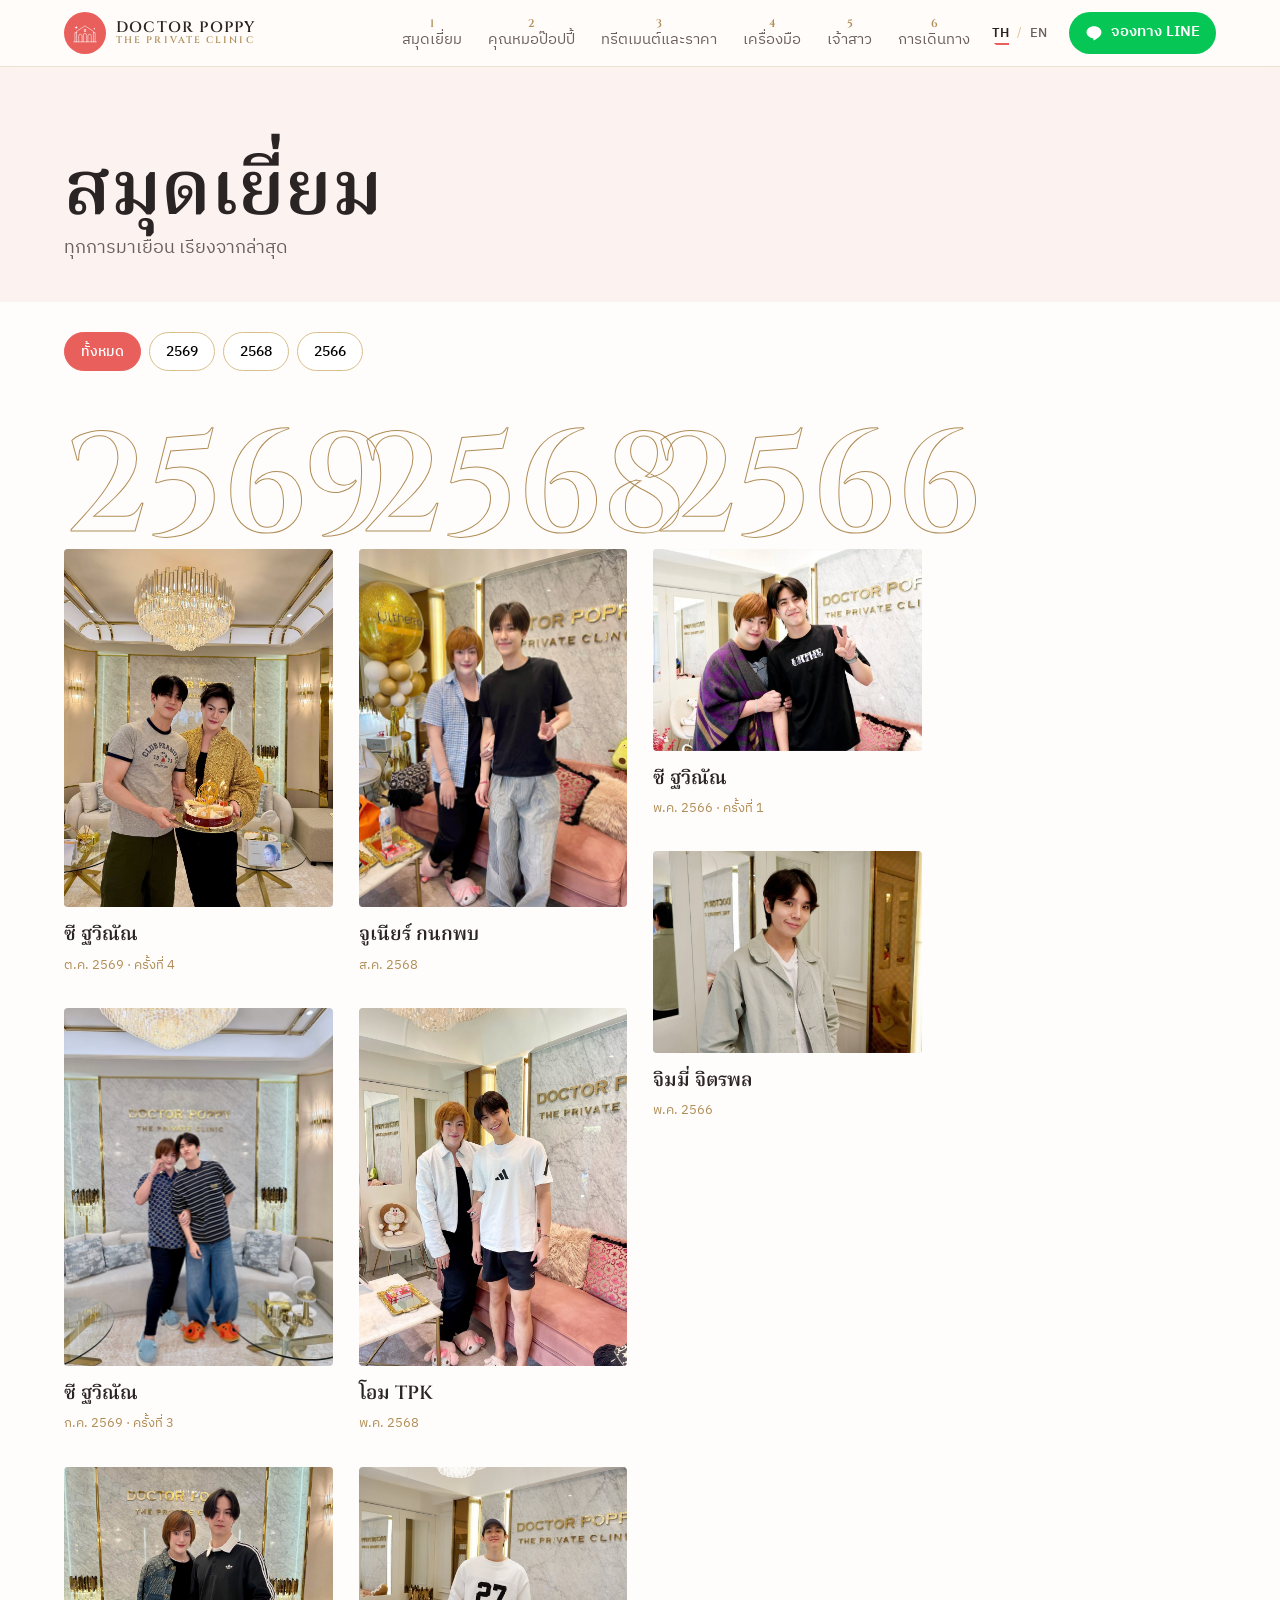
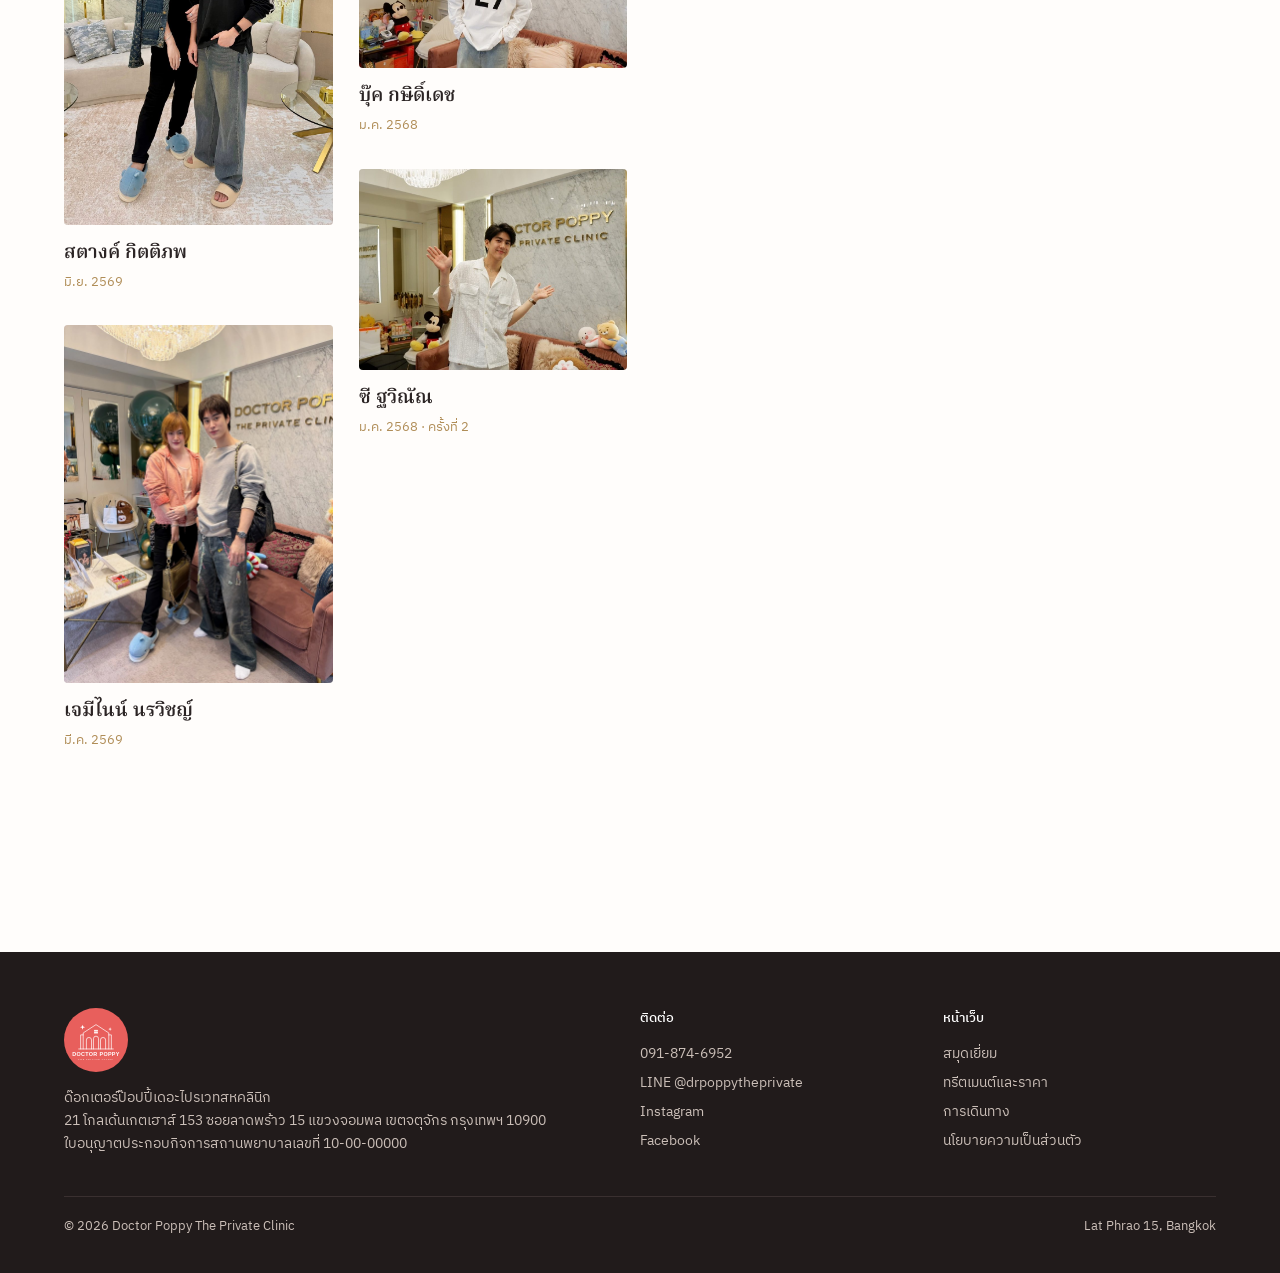
==== guestbook.html @ b858db4e "Menu: phone menu opens as the guest book's contents page; desktop nav gets chapter numbers, ribbon m" ====
<!DOCTYPE html>
<html lang="th">
<head>
<meta charset="utf-8">
<meta name="viewport" content="width=device-width,initial-scale=1">
<meta name="robots" content="noindex, nofollow">
<title>สมุดเยี่ยม · Doctor Poppy The Private Clinic</title>
<meta name="description" content="สมุดเยี่ยมของ ด๊อกเตอร์ป๊อปปี้เดอะไปรเวทสหคลินิก แขกที่มาคลินิกที่ลาดพร้าว 15 เรียงตามวันที่มา">
<meta property="og:title" content="Doctor Poppy The Private Clinic">
<meta property="og:description" content="คลินิกผิวพรรณและทันตกรรม ลาดพร้าว 15 นัดหมายล่วงหน้าทาง LINE">
<meta property="og:image" content="assets/og.jpg">
<meta name="theme-color" content="#E85F5C">
<link rel="icon" href="assets/logo-mark.svg?v=20261125n" type="image/svg+xml">
<link rel="preload" href="fonts/cinzel-latin-700-normal.woff2" as="font" type="font/woff2" crossorigin>
<script>document.documentElement.classList.add("js")</script>
<link rel="stylesheet" href="css/site.css?v=20261125n">
<script type="application/ld+json">
{"@context":"https://schema.org","@type":"MedicalClinic","name":"Doctor Poppy The Private Clinic","alternateName":"ด๊อกเตอร์ป๊อปปี้เดอะไปรเวทสหคลินิก","telephone":"+66918746952","address":{"@type":"PostalAddress","streetAddress":"21 Golden Gate House, 153 Lat Phrao 15 Alley","addressLocality":"Chatuchak","addressRegion":"Bangkok","postalCode":"10900","addressCountry":"TH"},"medicalSpecialty":["Dermatology","Dentistry"],"sameAs":["https://www.instagram.com/doctorpoppytheprivate/","https://www.facebook.com/doctorpoppytheprivate/"],"openingHoursSpecification":[{"@type":"OpeningHoursSpecification","dayOfWeek":["Tuesday","Wednesday","Thursday","Friday"],"opens":"10:00","closes":"19:00"},{"@type":"OpeningHoursSpecification","dayOfWeek":"Saturday","opens":"09:00","closes":"13:00"}]}
</script>
</head>
<body>

<header class="top" id="top">
  <a class="brand" href="./"><img src="assets/logo-mark.svg?v=20261125n" alt="" width="42" height="42"><span>DOCTOR POPPY<small>THE PRIVATE CLINIC</small></span></a>
  <nav id="nav" aria-label="Main">
    <a href="index.html#guests" data-pv="assets/guests/sea-tawinan-2026-07.jpg" data-i18n="nav.guests">สมุดเยี่ยม</a>
    <a href="index.html#doctor" data-pv="assets/doctor/poppy.jpg" data-i18n="nav.doctor">คุณหมอป๊อปปี้</a>
    <a href="index.html#treatments" data-pv="assets/clinic/treatment-room.jpg" data-i18n="nav.treatments">ทรีตเมนต์และราคา</a>
    <a href="index.html#machines" data-pv="assets/machines/thermage-flx.png" data-i18n="nav.machines">เครื่องมือ</a>
    <a href="index.html#brides" data-pv="assets/brides/bride-2026.jpg" data-i18n="nav.brides">เจ้าสาว</a>
    <a href="index.html#visit" data-pv="assets/clinic/building.jpg" data-i18n="nav.visit">การเดินทาง</a>
  </nav>
  <div class="nav-pv" id="navPv" aria-hidden="true"><img alt=""><span></span></div>
  <div class="lang" role="group" aria-label="Language"><button data-lang="th" aria-pressed="true">TH</button><span aria-hidden="true">/</span><button data-lang="en" aria-pressed="false">EN</button></div>
  <a class="btn-line" href="https://lin.ee/mCqmXqk" target="_blank" rel="noopener"><svg viewBox="0 0 24 24" fill="currentColor" aria-hidden="true"><path d="M12 3C6.5 3 2 6.6 2 11c0 3.9 3.6 7.2 8.4 7.9.3.1.8.2.9.5.1.3.1.7 0 1l-.1.9c0 .3-.2 1 .9.5s6-3.5 8.2-6C21.4 14.2 22 12.7 22 11c0-4.4-4.5-8-10-8Z"/></svg><span data-i18n="line">จองทาง LINE</span></a>
  <button class="menu-btn" aria-expanded="false" aria-controls="sheet"><span class="bars" aria-hidden="true"></span><span class="sr" data-i18n="menu">เมนู</span></button>
</header>

<div class="sheet" id="sheet" hidden>
  <div class="toc">
    <p class="toc-h hand" data-i18n="toc">สารบัญ</p>
    <nav class="sheet-nav" aria-label="Menu">
      <a href="index.html#guests" style="--r:-5deg;--d:0ms"><b>1</b><span data-i18n="nav.guests">สมุดเยี่ยม</span><i class="dots" aria-hidden="true"></i><figure aria-hidden="true"><img src="assets/guests/sea-tawinan-2026-07.jpg" alt=""></figure></a>
      <a href="index.html#doctor" style="--r:4deg;--d:70ms"><b>2</b><span data-i18n="nav.doctor">คุณหมอป๊อปปี้</span><i class="dots" aria-hidden="true"></i><figure aria-hidden="true"><img src="assets/doctor/poppy.jpg" alt=""></figure></a>
      <a href="index.html#treatments" style="--r:-3deg;--d:140ms"><b>3</b><span data-i18n="nav.treatments">ทรีตเมนต์และราคา</span><i class="dots" aria-hidden="true"></i><figure aria-hidden="true"><img src="assets/clinic/treatment-room.jpg" alt=""></figure></a>
      <a href="index.html#machines" style="--r:5deg;--d:210ms"><b>4</b><span data-i18n="nav.machines">เครื่องมือ</span><i class="dots" aria-hidden="true"></i><figure aria-hidden="true"><img src="assets/machines/thermage-flx.png" class="on-cream" alt=""></figure></a>
      <a href="index.html#brides" style="--r:-4deg;--d:280ms"><b>5</b><span data-i18n="nav.brides">เจ้าสาว</span><i class="dots" aria-hidden="true"></i><figure aria-hidden="true"><img src="assets/brides/bride-2026.jpg" alt=""></figure></a>
      <a href="index.html#visit" style="--r:3deg;--d:350ms"><b>6</b><span data-i18n="nav.visit">การเดินทาง</span><i class="dots" aria-hidden="true"></i><figure aria-hidden="true"><img src="assets/clinic/building.jpg" alt=""></figure></a>
    </nav>
    <div class="sheet-foot">
      <p class="hand" data-i18n="sheet.hours">อังคาร ถึง ศุกร์ 10:00 ถึง 19:00 · เสาร์ 09:00 ถึง 13:00</p>
      <div class="btns"><a class="btn-line" href="https://lin.ee/mCqmXqk" target="_blank" rel="noopener"><span data-i18n="line">จองทาง LINE</span></a><a class="btn-ghost" href="tel:+66918746952">091-874-6952</a></div>
    </div>
  </div>
  <div class="cover" aria-hidden="true"><div class="cv-front"><span>DOCTOR POPPY<small>THE PRIVATE CLINIC</small></span></div><div class="cv-inside"></div></div>
</div>

<main>
  <section class="page-head">
    <h1 class="gb-title" data-i18n="gb.h">สมุดเยี่ยม</h1>
    <p class="lead" data-i18n="gb.lead"></p>
  </section>
  <section style="padding-top:30px">
    <div class="years" id="years"></div>
    <div id="book"></div>
  </section>
</main>

<dialog class="lb" id="lb">
  <button class="lb-x" id="lbClose" aria-label="Close">×</button>
  <img id="lbImg" alt="">
  <div class="lb-cap"><b id="lbName"></b><span id="lbDate"></span><a id="lbSrc" target="_blank" rel="noopener" data-i18n="lb.src">ดูโพสต์ต้นฉบับบน Instagram</a></div>
</dialog>

<footer>
  <div class="cols">
    <div>
      <img src="assets/logo.svg?v=20261125n" alt="Doctor Poppy The Private Clinic" width="64" height="64">
      <p data-i18n="ft.name">ด๊อกเตอร์ป๊อปปี้เดอะไปรเวทสหคลินิก</p>
      <p data-i18n="vi.addr.v"></p>
      <p data-i18n="ft.licence"></p>
    </div>
    <div>
      <h4 data-i18n="ft.contact">ติดต่อ</h4>
      <a href="tel:+66918746952">091-874-6952</a>
      <a href="https://lin.ee/mCqmXqk" target="_blank" rel="noopener">LINE @drpoppytheprivate</a>
      <a href="https://www.instagram.com/doctorpoppytheprivate/" target="_blank" rel="noopener">Instagram</a>
      <a href="https://www.facebook.com/doctorpoppytheprivate/" target="_blank" rel="noopener">Facebook</a>
    </div>
    <div>
      <h4 data-i18n="ft.site">หน้าเว็บ</h4>
      <a href="guestbook.html" data-i18n="nav.guests">สมุดเยี่ยม</a>
      <a href="index.html#treatments" data-i18n="nav.treatments">ทรีตเมนต์และราคา</a>
      <a href="index.html#visit" data-i18n="nav.visit">การเดินทาง</a>
      <a href="privacy.html" data-i18n="ft.privacy">นโยบายความเป็นส่วนตัว</a>
    </div>
  </div>
  <div class="legal"><span>© 2026 Doctor Poppy The Private Clinic</span><span>Lat Phrao 15, Bangkok</span></div>
</footer>

<a class="btn-line float-line" href="https://lin.ee/mCqmXqk" target="_blank" rel="noopener"><span data-i18n="line">จองทาง LINE</span></a>

<script src="js/i18n.js?v=20261125n"></script>
<script src="data/guests.js?v=20261125n"></script>
<script src="data/treatments.js?v=20261125n"></script>
<script src="js/site.js?v=20261125n"></script>
</body>
</html>
---- css/site.css ----
@font-face{font-family:"Cinzel";src:url(../fonts/cinzel-latin-500-normal.woff2) format("woff2");font-weight:500;font-display:swap}
@font-face{font-family:"Cinzel";src:url(../fonts/cinzel-latin-600-normal.woff2) format("woff2");font-weight:600;font-display:swap}
@font-face{font-family:"Cinzel";src:url(../fonts/cinzel-latin-700-normal.woff2) format("woff2");font-weight:700;font-display:swap}
@font-face{font-family:"Plex Thai";src:url(../fonts/ibm-plex-sans-thai-thai-400-normal.woff2) format("woff2");font-weight:400;font-display:swap;unicode-range:U+0E01-0E5B,U+200C-200D,U+25CC}
@font-face{font-family:"Plex Thai";src:url(../fonts/ibm-plex-sans-thai-latin-400-normal.woff2) format("woff2");font-weight:400;font-display:swap}
@font-face{font-family:"Plex Thai";src:url(../fonts/ibm-plex-sans-thai-thai-500-normal.woff2) format("woff2");font-weight:500;font-display:swap;unicode-range:U+0E01-0E5B,U+200C-200D,U+25CC}
@font-face{font-family:"Plex Thai";src:url(../fonts/ibm-plex-sans-thai-latin-500-normal.woff2) format("woff2");font-weight:500;font-display:swap}
@font-face{font-family:"Plex Thai";src:url(../fonts/ibm-plex-sans-thai-thai-600-normal.woff2) format("woff2");font-weight:600;font-display:swap;unicode-range:U+0E01-0E5B,U+200C-200D,U+25CC}
@font-face{font-family:"Plex Thai";src:url(../fonts/ibm-plex-sans-thai-latin-600-normal.woff2) format("woff2");font-weight:600;font-display:swap}
@font-face{font-family:"Serif Thai";src:url(../fonts/noto-serif-thai-thai-500-normal.woff2) format("woff2");font-weight:500;font-display:swap;unicode-range:U+0E01-0E5B,U+200C-200D,U+25CC}
@font-face{font-family:"Serif Thai";src:url(../fonts/noto-serif-thai-thai-600-normal.woff2) format("woff2");font-weight:600;font-display:swap;unicode-range:U+0E01-0E5B,U+200C-200D,U+25CC}

:root{
  --coral:#E85F5C; --coral-deep:#C94643; --blush:#F8E3E1; --blush-soft:#FCF3F1;
  --gold:#B08D57; --gold-light:#D9BF8C; --ink:#2B2424; --ink-soft:#6B5F5E;
  --marble:#E6E4E1; --white:#FFFDFB;
  --display:"Cinzel","Serif Thai",Georgia,serif;
  --body:"Plex Thai",system-ui,sans-serif;
  --pad:clamp(20px,5vw,64px);
  --radius:6px;
}
*{box-sizing:border-box;margin:0}
html{scroll-behavior:smooth}
body{font-family:var(--body);color:var(--ink);background:var(--white);line-height:1.65;font-size:16.5px;-webkit-font-smoothing:antialiased}
img{display:block;max-width:100%;height:auto}
a{color:inherit}
:focus-visible{outline:2px solid var(--coral);outline-offset:3px}
.sr{position:absolute;width:1px;height:1px;overflow:hidden;clip:rect(0 0 0 0)}

/* Header: hides on scroll down, returns on scroll up */
.top{position:fixed;inset:0 0 auto;z-index:50;display:flex;align-items:center;gap:20px;padding:12px var(--pad);
  background:rgba(255,253,251,.86);backdrop-filter:blur(12px);border-bottom:1px solid rgba(176,141,87,.25);
  transition:transform .35s ease}
.top.hide{transform:translateY(-100%)}
.top .brand{display:flex;align-items:center;gap:10px;text-decoration:none}
.top .brand img{width:42px;height:42px}
.top .brand span{font-family:var(--display);font-weight:600;letter-spacing:.08em;font-size:15px;line-height:1.1}
.top .brand small{display:block;font-size:9.5px;letter-spacing:.22em;color:var(--gold)}
.top nav{margin-left:auto;display:flex;gap:22px}
.top nav a{text-decoration:none;font-size:14.5px;color:var(--ink-soft)}
.top nav a:hover{color:var(--coral)}
.lang{display:flex;border:1px solid var(--gold-light);border-radius:99px;overflow:hidden}
.lang button{border:0;background:none;padding:5px 11px;font:500 12.5px var(--body);cursor:pointer;color:var(--ink-soft)}
.lang button[aria-pressed=true]{background:var(--gold);color:#fff}
.btn-line{display:inline-flex;align-items:center;gap:8px;background:#06C755;color:#fff;text-decoration:none;
  padding:9px 16px;border-radius:99px;font-weight:600;font-size:14.5px;white-space:nowrap}
.btn-line:hover{background:#05b04b}
.btn-line svg{width:18px;height:18px}
.menu-btn{display:none;border:0;background:none;font-size:26px;cursor:pointer;margin-left:auto}
@media (max-width:980px){
  .top nav{display:none;position:absolute;top:100%;left:0;right:0;flex-direction:column;gap:0;background:var(--white);border-bottom:1px solid var(--gold-light)}
  .top nav.open{display:flex}
  .top nav a{padding:14px var(--pad);border-top:1px solid var(--marble)}
  .menu-btn{display:block}
  .top .btn-line span{display:none}
}

/* Hero: split word DOCTOR / POPPY */
.hero{height:330vh;position:relative;background:var(--white);padding:0}
.hero-stick{position:sticky;top:0;height:100vh;overflow:hidden;display:grid;place-items:center}
.word{position:absolute;left:0;right:0;text-align:center;font-family:var(--display);font-weight:700;
  font-size:clamp(64px,15.5vw,250px);line-height:.86;letter-spacing:.04em;color:var(--ink);
  will-change:transform;pointer-events:none;z-index:3}
.word.w1{top:calc(50% - .86em);transform-origin:50% 0}
.word.w2{top:50%;color:var(--coral);transform-origin:50% 100%}
.word .gild{background:linear-gradient(100deg,var(--gold) 0%,var(--gold-light) 45%,var(--gold) 70%);
  -webkit-background-clip:text;background-clip:text;color:transparent}
.hero-sub{position:absolute;bottom:6vh;transition:opacity .3s;left:0;right:0;text-align:center;font-size:13px;letter-spacing:.32em;color:var(--ink-soft);text-transform:uppercase;z-index:4}
.hero-sub b{color:var(--gold);font-weight:500}
.gap{position:absolute;inset:0;z-index:2;clip-path:inset(50% 0 50% 0);will-change:clip-path;background:#1d1717}
.gap .slide{position:absolute;inset:0;opacity:0;transition:opacity 1.2s ease}
.gap .slide.on{opacity:1}
.gap .slide .bg{position:absolute;inset:-40px;background-size:cover;background-position:center;filter:blur(30px) brightness(.62) saturate(1.1)}
.gap .slide .fg{position:absolute;inset:0;width:100%;height:100%;object-fit:contain}
.gap::after{content:"";position:absolute;inset:0;pointer-events:none;background:linear-gradient(90deg,rgba(0,0,0,.35),rgba(0,0,0,0) 35%)}
.gap .caption{position:absolute;left:var(--pad);bottom:22vh;max-width:40vw;color:#fff;z-index:3;font-size:14px;letter-spacing:.06em}
.gap .caption strong{display:block;font-family:var(--display);font-size:clamp(22px,2.6vw,34px);letter-spacing:.06em;font-weight:600}
.panels{position:absolute;right:var(--pad);top:50%;transform:translateY(-50%);z-index:4;display:grid;gap:12px;width:min(300px,80vw)}
.panel{background:rgba(255,253,251,.94);border:1px solid var(--gold-light);border-radius:var(--radius);padding:16px 18px;
  opacity:0;transform:translateX(24px);transition:opacity .5s ease,transform .5s ease}
.panel.in{opacity:1;transform:none}
.panel .k{font-size:11.5px;letter-spacing:.22em;text-transform:uppercase;color:var(--gold)}
.panel .v{font-family:var(--display);font-size:24px;font-weight:600;line-height:1.2;margin-top:2px}
.panel .v small{font-family:var(--body);font-size:13px;color:var(--ink-soft);font-weight:400;display:block;margin-top:3px}
@media (max-width:760px){.panels{right:auto;left:50%;top:auto;bottom:19vh;transform:translateX(-50%) !important;grid-template-columns:1fr 1fr;gap:8px;width:92vw}.panel{padding:9px 11px}.panel .v{font-size:15px}.panel .v small{font-size:11.5px}.gap .caption{max-width:80vw}}
@media (prefers-reduced-motion:reduce){
  .hero{height:auto}.hero-stick{position:relative;height:auto;padding:120px 0 40px;display:block}
  .word{position:relative;top:auto!important;transform:none!important}
  .gap{position:relative;clip-path:none;height:60vh;margin:24px 0}
  .panels{position:relative;right:auto;top:auto;transform:none;margin:0 auto;grid-template-columns:repeat(2,1fr);width:min(640px,92vw)}
  .panel{opacity:1;transform:none}.hero-sub{position:relative;bottom:auto;margin-top:16px}
}

/* Section frame */
section{padding:clamp(72px,10vw,130px) var(--pad)}
.marquee-head{display:flex;align-items:end;justify-content:space-between;gap:24px;margin-bottom:40px;flex-wrap:wrap}
h2{font-family:var(--display);font-weight:600;font-size:clamp(32px,4.4vw,58px);line-height:1.08;letter-spacing:.03em}
:lang(th) h2{letter-spacing:0;line-height:1.25}
.kicker{font-size:12.5px;letter-spacing:.28em;text-transform:uppercase;color:var(--gold);margin-bottom:10px}
.lead{max-width:58ch;color:var(--ink-soft);font-size:17.5px}
.more{color:var(--coral);font-weight:600;text-decoration:none;border-bottom:1px solid currentColor;padding-bottom:2px}

/* Marble wall heading strip, copying the clinic's gold-letter wall */
.wall{background:var(--marble) url(../assets/clinic/marble.jpg) center/cover;padding:26px var(--pad);text-align:center;border-block:1px solid rgba(176,141,87,.35)}
.wall p{font-family:var(--display);font-weight:600;letter-spacing:.28em;font-size:clamp(15px,2vw,22px);
  background:linear-gradient(180deg,#e9d3a3,#a8844c 55%,#d6bb85);-webkit-background-clip:text;background-clip:text;color:transparent;
  filter:drop-shadow(0 1px 0 rgba(255,255,255,.6))}

/* Guest book */
.guests{background:var(--blush-soft)}
.strip{display:grid;grid-auto-flow:column;grid-auto-columns:clamp(220px,24vw,300px);gap:22px;overflow-x:auto;scroll-snap-type:x mandatory;padding-bottom:18px;scrollbar-width:thin}
.card{scroll-snap-align:start;background:#fff;padding:10px 10px 16px;border-radius:4px;box-shadow:0 10px 30px -18px rgba(80,30,30,.45);position:relative}
.card img{aspect-ratio:4/5;object-fit:cover;width:100%;border-radius:2px;background:var(--marble)}
.card .n{font-family:var(--display);font-weight:600;font-size:18px;margin-top:12px;letter-spacing:.03em}
.card .d{font-size:13px;color:var(--gold);letter-spacing:.12em}
.card .spark{position:absolute;top:18px;right:18px;width:16px;fill:#fff;filter:drop-shadow(0 0 3px rgba(0,0,0,.35))}
#book{display:grid;grid-template-columns:repeat(auto-fill,minmax(220px,1fr));gap:26px}
.years{display:flex;gap:8px;flex-wrap:wrap;margin-bottom:30px}
.years button{border:1px solid var(--gold-light);background:#fff;border-radius:99px;padding:7px 16px;font:500 14px var(--body);cursor:pointer}
.years button[aria-pressed=true]{background:var(--coral);border-color:var(--coral);color:#fff}

/* Doctor */
.doctor{display:grid;grid-template-columns:minmax(260px,5fr) 7fr;gap:clamp(32px,6vw,90px);align-items:center}
.doctor figure{position:relative}
.doctor figure img{border-radius:var(--radius);aspect-ratio:4/5;object-fit:cover;width:100%}
.doctor figure figcaption{position:absolute;left:-14px;bottom:28px;background:var(--coral);color:#fff;padding:10px 16px;font-size:13px;letter-spacing:.08em;border-radius:3px}
.facts{margin-top:30px;display:grid;gap:0;border-top:1px solid var(--marble)}
.facts div{display:grid;grid-template-columns:170px 1fr;gap:18px;padding:13px 0;border-bottom:1px solid var(--marble)}
.facts dt{color:var(--ink-soft);font-size:14.5px}
.facts dd{font-weight:500}
@media (max-width:820px){.doctor{grid-template-columns:1fr}.facts div{grid-template-columns:1fr;gap:2px}}

/* Treatments: two doors */
.doors{display:grid;grid-template-columns:1fr 1fr;gap:0;border:1px solid var(--gold-light);border-radius:var(--radius);overflow:hidden}
.door{padding:clamp(26px,4vw,46px)}
.door + .door{border-left:1px solid var(--gold-light);background:var(--blush-soft)}
.door h3{font-family:var(--display);font-size:30px;font-weight:600;letter-spacing:.04em;margin-bottom:4px}
:lang(th) .door h3{letter-spacing:0}
.door .tag{color:var(--ink-soft);font-size:14.5px;margin-bottom:22px}
.price-list{list-style:none;padding:0}
.price-list li{display:grid;grid-template-columns:1fr auto;gap:4px 18px;padding:14px 0;border-bottom:1px dashed rgba(176,141,87,.45)}
.price-list .t{font-weight:600}
.price-list .s{grid-column:1;font-size:14px;color:var(--ink-soft)}
.price-list .p{grid-row:1/span 2;grid-column:2;text-align:right;font-family:var(--display);font-weight:600;font-size:19px;white-space:nowrap}
.price-list .p del{display:block;font-family:var(--body);font-size:12.5px;color:var(--ink-soft);font-weight:400}
.price-list .p small{display:block;font-family:var(--body);font-size:12px;color:var(--ink-soft);font-weight:400}
.price-list li.star .t::before{content:"";display:inline-block;width:12px;height:12px;margin-right:8px;vertical-align:-1px;
  background:var(--coral);clip-path:polygon(50% 0,62% 38%,100% 50%,62% 62%,50% 100%,38% 62%,0 50%,38% 38%)}
@media (max-width:820px){.doors{grid-template-columns:1fr}.door + .door{border-left:0;border-top:1px solid var(--gold-light)}}

/* Machines */
.machines{background:#211b1b;color:#f4ece6}
.machines .kicker{color:var(--gold-light)}
.machine{display:grid;grid-template-columns:1fr 1fr;gap:clamp(28px,5vw,70px);align-items:center}
.machine img{border-radius:var(--radius);aspect-ratio:1;object-fit:cover;width:100%;background:#333}
.plate{margin-top:26px;border:1px solid rgba(217,191,140,.5);border-radius:4px;padding:16px 18px;font-size:14.5px;display:grid;grid-template-columns:auto 1fr;gap:6px 20px}
.plate dt{color:var(--gold-light)}
.machines .lead{color:#d8ccc5}
@media (max-width:820px){.machine{grid-template-columns:1fr}}

/* Brides */
.brides{display:grid;grid-template-columns:6fr 5fr;gap:clamp(30px,5vw,80px);align-items:center;background:linear-gradient(180deg,var(--blush),var(--blush-soft))}
.brides img{border-radius:var(--radius);aspect-ratio:4/5;object-fit:cover;width:100%}
@media (max-width:820px){.brides{grid-template-columns:1fr}}

/* Visit */
.visit{display:grid;grid-template-columns:1fr 1fr;gap:clamp(30px,5vw,80px)}
.visit dl{display:grid;gap:18px;margin-top:28px}
.visit dt{font-size:12.5px;letter-spacing:.2em;text-transform:uppercase;color:var(--gold)}
.visit dd{font-size:17px}
.hours{width:100%;border-collapse:collapse;font-size:16px}
.hours td{padding:9px 0;border-bottom:1px solid var(--marble)}
.hours td:last-child{text-align:right}
.hours tr.closed td{color:var(--ink-soft)}
.hours tr.today td{color:var(--coral);font-weight:600}
.map-card{background:var(--blush-soft);border-radius:var(--radius);padding:28px;display:grid;gap:16px;align-content:start}
.map-card .btns{display:flex;gap:12px;flex-wrap:wrap}
.btn-ghost{display:inline-flex;align-items:center;border:1px solid var(--ink);border-radius:99px;padding:9px 18px;text-decoration:none;font-weight:600;font-size:14.5px}
.btn-ghost:hover{background:var(--ink);color:#fff}
@media (max-width:820px){.visit{grid-template-columns:1fr}}

/* Footer */
footer{background:#211b1b;color:#cbbfb8;padding:56px var(--pad) 36px;font-size:14px}
footer .cols{display:grid;grid-template-columns:2fr 1fr 1fr;gap:30px}
footer img{width:64px;margin-bottom:14px}
footer h4{color:#fff;font-size:13px;letter-spacing:.2em;text-transform:uppercase;margin-bottom:10px;font-weight:500}
footer a{color:#cbbfb8;text-decoration:none;display:block;padding:3px 0}
footer a:hover{color:#fff}
footer .legal{margin-top:40px;padding-top:20px;border-top:1px solid #3a3030;display:flex;justify-content:space-between;gap:20px;flex-wrap:wrap;font-size:12.5px}
@media (max-width:760px){footer .cols{grid-template-columns:1fr}}

/* Sticky LINE button on phones */
.float-line{display:none}
@media (max-width:760px){.float-line{display:inline-flex;position:fixed;right:16px;bottom:16px;z-index:60;box-shadow:0 8px 24px -8px rgba(0,0,0,.4)}}

/* Page head for inner pages */
.page-head{padding-top:150px;padding-bottom:40px;background:var(--blush-soft)}

:lang(th) .kicker,:lang(th) .panel .k,:lang(th) .hero-sub,:lang(th) .card .d,:lang(th) .visit dt,:lang(th) footer h4{letter-spacing:0;text-transform:none}
:lang(th) .panel .k{font-size:13px}

/* Machines grid */
.mgrid{display:grid;grid-template-columns:repeat(3,1fr);gap:22px}
.mcard{border:1px solid rgba(217,191,140,.35);border-radius:var(--radius);padding:18px;background:rgba(255,255,255,.03)}
.mcard img{width:100%;aspect-ratio:1;object-fit:contain;background:#fff;border-radius:4px;padding:18px}
.mcard .mname{display:grid;place-items:center;font-family:var(--display);font-size:38px;letter-spacing:.08em;color:var(--gold);background:#2c2424;border:1px solid rgba(217,191,140,.3)}
.mcard h3{font-family:var(--display);font-size:24px;letter-spacing:.05em;margin-top:16px}
.mcard .muse{color:#d8ccc5;font-size:15px}
.mcard .plate{margin-top:14px}
@media (max-width:900px){.mgrid{grid-template-columns:1fr}}
.visit-img{width:100%;aspect-ratio:16/9;object-fit:cover;object-position:50% 60%;border-radius:4px}
.card img{aspect-ratio:4/5}
.brides .bride-img{width:100%;max-width:380px;aspect-ratio:332/538;justify-self:center;border-radius:var(--radius);box-shadow:0 24px 50px -30px rgba(120,40,40,.55)}

.rooms{display:grid;grid-template-columns:repeat(3,1fr);gap:12px;margin-top:34px}
.rooms figure{margin:0}
.rooms img{width:100%;aspect-ratio:4/3;object-fit:cover;border-radius:4px}
.rooms figcaption{font-size:13.5px;color:var(--ink-soft);margin-top:6px}
@media (max-width:520px){
  .top{gap:10px}
  .top .brand span{font-size:13px;white-space:nowrap}
  .top .brand small{font-size:8px;letter-spacing:.16em}
  .top .brand img{width:36px;height:36px}
  .lang button{padding:4px 8px;font-size:11.5px}
  .rooms{grid-template-columns:1fr 1fr}
}

/* ===== Redesign, Nov 2026 ===== */
/* Header */
.top nav a{position:relative;padding:6px 0;transition:color .2s}
.top nav a::after{content:"";position:absolute;left:50%;bottom:-6px;width:5px;height:5px;border-radius:50%;background:var(--coral);transform:translateX(-50%) scale(0);transition:transform .25s ease}
.top nav a.on{color:var(--ink)}
.top nav a.on::after{transform:translateX(-50%) scale(1)}
.lang{border:0;gap:6px;align-items:center;color:var(--gold-light);font-size:12px}
.lang button{background:none!important;color:var(--ink-soft);padding:4px 2px;font-size:13px;border-radius:0}
.lang button[aria-pressed=true]{color:var(--ink);font-weight:600;text-decoration:underline;text-underline-offset:6px;text-decoration-color:var(--coral);text-decoration-thickness:2px}
.menu-btn{width:44px;height:44px;display:none;place-items:center;margin-left:0}
.bars{display:block;width:22px;height:12px;position:relative}
.bars::before,.bars::after{content:"";position:absolute;left:0;right:0;height:2px;border-radius:2px;background:var(--ink);transition:transform .3s ease,top .3s ease}
.bars::before{top:0}.bars::after{top:10px}
.menu-btn[aria-expanded=true] .bars::before{top:5px;transform:rotate(45deg)}
.menu-btn[aria-expanded=true] .bars::after{top:5px;transform:rotate(-45deg)}
@media (max-width:980px){.menu-btn{display:grid}.top .lang{margin-left:auto}}
body.menu-open{overflow:hidden}
.sheet{position:fixed;inset:0;z-index:45;background:var(--blush-soft);padding:96px var(--pad) 28px;display:flex;flex-direction:column;justify-content:space-between;transform:translateY(-100%);transition:transform .32s cubic-bezier(.2,.7,.2,1)}
.sheet.open{transform:none}
.sheet-nav{display:grid}
.sheet-nav a{display:flex;align-items:baseline;gap:16px;padding:14px 0;border-bottom:1px solid rgba(176,141,87,.28);text-decoration:none;font-family:var(--display);font-size:clamp(26px,7vw,40px);line-height:1.2;opacity:0;transform:translateY(10px);transition:opacity .3s,transform .3s}
.sheet-nav a i{font-style:normal;font-family:var(--body);font-size:13px;color:var(--gold);min-width:22px}
.sheet.open .sheet-nav a{opacity:1;transform:none}
.sheet.open .sheet-nav a:nth-child(2){transition-delay:.04s}.sheet.open .sheet-nav a:nth-child(3){transition-delay:.08s}
.sheet.open .sheet-nav a:nth-child(4){transition-delay:.12s}.sheet.open .sheet-nav a:nth-child(5){transition-delay:.16s}.sheet.open .sheet-nav a:nth-child(6){transition-delay:.2s}
.sheet-foot p{color:var(--ink-soft);font-size:14px;margin-bottom:14px}
.sheet-foot .btns{display:flex;gap:10px;flex-wrap:wrap}

/* Reveal on scroll: one fade and rise per block */
.js .reveal{opacity:0;transform:translateY(18px);transition:opacity .7s ease,transform .7s cubic-bezier(.2,.7,.2,1)}
.js .reveal.in{opacity:1;transform:none}

/* Guest book timeline */
.guests{padding:0;position:relative;background:var(--blush-soft)}
.tl-stick{position:sticky;top:0;height:100vh;display:flex;flex-direction:column;justify-content:center;overflow:hidden}
.tl-head{display:flex;justify-content:space-between;align-items:end;gap:20px;padding:0 var(--pad);margin-bottom:30px;flex-wrap:wrap}
.tl-view{padding:0 var(--pad)}
.tl{list-style:none;padding:0;margin:0;display:flex;align-items:flex-end;gap:26px;width:max-content;position:relative;will-change:transform;padding-bottom:26px}
.tl::after{content:"";position:absolute;left:0;right:0;bottom:0;height:1px;background:rgba(176,141,87,.55)}
.tl-year{align-self:stretch;display:flex;align-items:flex-end;position:relative;padding-right:6px}
.tl-year span{font-family:var(--display);font-weight:600;font-size:clamp(70px,8vw,124px);line-height:.8;color:transparent;-webkit-text-stroke:1px var(--gold);writing-mode:vertical-rl;transform:rotate(180deg);font-variant-numeric:tabular-nums}
.tl-year::after{content:"";position:absolute;left:50%;bottom:-31px;width:11px;height:11px;border-radius:50%;background:var(--coral);transform:translateX(-50%);box-shadow:0 0 0 4px var(--blush-soft)}
.tl-card button{all:unset;cursor:pointer;display:block;width:clamp(210px,19vw,270px)}
.tl-card button:focus-visible{outline:2px solid var(--coral);outline-offset:4px}
.tl-card:nth-of-type(even) button{margin-bottom:46px}
.tl-card .ph{display:block;overflow:hidden;border-radius:4px;aspect-ratio:3/4;background:var(--marble)}
.tl-card img{width:100%;height:100%;object-fit:cover;transition:filter .3s ease}
.tl-card button:hover img{filter:brightness(1.07) saturate(1.06)}
.tl-card b{display:block;font-family:var(--display);font-weight:600;font-size:19px;margin-top:12px;letter-spacing:.02em}
:lang(th) .tl-card b{letter-spacing:0}
.tl-card .d{font-size:13px;color:var(--gold)}
.tl-progress{margin:28px var(--pad) 0;height:2px;background:rgba(176,141,87,.22)}
.tl-progress span{display:block;height:100%;background:var(--coral);transform-origin:left;transform:scaleX(0)}
@media (max-width:900px),(max-height:640px),(prefers-reduced-motion:reduce){
  .tl-stick{position:relative;height:auto;padding:80px 0 60px}
  .tl-view{overflow-x:auto;scroll-snap-type:x mandatory;scrollbar-width:none}
  .tl-card{scroll-snap-align:start}
  .tl-progress{display:none}
}

/* Dr. Poppy */
.doc-grid{display:grid;grid-template-columns:5fr 7fr;gap:clamp(40px,7vw,110px);align-items:center}
.doc-photo{position:relative;margin:0 28px 28px 0}
.doc-photo::before{content:"";position:absolute;inset:28px -28px -28px 28px;background:var(--coral);border-radius:6px}
.doc-photo img{position:relative;border-radius:6px;width:100%;aspect-ratio:620/742;object-fit:cover}
.doc-name{font-family:var(--display);font-weight:600;font-size:clamp(42px,5.6vw,78px);line-height:1.05;margin-bottom:18px;text-wrap:balance}
.doc-name small{display:block;font-family:var(--body);font-weight:500;font-size:16px;color:var(--gold);margin-top:10px}
.stats{list-style:none;padding:0;display:grid;grid-template-columns:repeat(3,1fr);border-block:1px solid var(--marble);margin:30px 0 10px}
.stats li{padding:20px 14px 18px 0}
.stats li+li{padding-left:18px;border-left:1px solid var(--marble)}
.stats b{display:block;font-family:var(--display);font-weight:600;font-size:clamp(34px,3.6vw,50px);color:var(--coral);font-variant-numeric:tabular-nums;line-height:1}
.stats span{display:block;font-size:14px;color:var(--ink-soft);margin-top:8px}
.doc .facts{margin-top:8px}
.with{margin-top:28px}
.with p{font-size:14px;color:var(--ink-soft);margin-bottom:12px}
.with-row{display:flex}
.with-row button{all:unset;cursor:pointer;width:66px;height:66px;border-radius:50%;overflow:hidden;border:3px solid var(--white);margin-left:-14px;box-shadow:0 0 0 1px var(--gold-light);transition:box-shadow .2s}
.with-row button:first-child{margin-left:0}
.with-row button:hover,.with-row button:focus-visible{box-shadow:0 0 0 2px var(--coral)}
.with-row img{width:100%;height:100%;object-fit:cover}
@media (max-width:820px){.doc-grid{grid-template-columns:1fr}.stats b{font-size:32px}}

/* Machines showroom */
.mc-head{margin-bottom:44px}
.showroom{display:grid;grid-template-columns:minmax(240px,4fr) 8fr;gap:clamp(30px,5vw,80px);align-items:center}
.mc-tabs{display:grid}
.mc-tabs button{all:unset;cursor:pointer;display:grid;grid-template-columns:44px 1fr;row-gap:4px;padding:20px 0;border-bottom:1px solid rgba(217,191,140,.2);color:#b9aca5;transition:border-color .2s}
.mc-tabs button:focus-visible{outline:2px solid var(--coral);outline-offset:4px}
.mc-tabs i{font-style:normal;color:var(--gold);grid-row:1/span 2;font-size:13px;padding-top:9px;font-variant-numeric:tabular-nums}
.mc-tabs b{font-family:var(--display);font-weight:600;font-size:clamp(22px,2.4vw,32px);letter-spacing:.04em;color:#cfc3bc;transition:color .2s}
.mc-tabs span{font-size:14px}
.mc-tabs button:hover b{color:#fff}
.mc-tabs button[aria-selected=true]{border-bottom-color:var(--coral)}
.mc-tabs button[aria-selected=true] b{color:#fff}
.stage{display:grid;grid-template-columns:1fr 1fr;align-items:center;gap:clamp(24px,4vw,56px);transition:opacity .22s ease,transform .22s ease}
.stage.out{opacity:0;transform:translateY(10px)}
.disc{aspect-ratio:1;border-radius:50%;background:#f4ece7;box-shadow:inset 0 0 0 1px rgba(176,141,87,.5);display:grid;place-items:center;padding:13%}
.disc img{width:100%;height:100%;object-fit:contain;mix-blend-mode:multiply}
.plate2 h3{font-family:var(--display);font-weight:600;font-size:clamp(28px,3vw,42px);color:#fff;letter-spacing:.03em}
.plate2 dl{display:grid;grid-template-columns:auto 1fr;gap:10px 20px;margin-top:20px;font-size:15px}
.plate2 dt{color:var(--gold-light)}
.plate2 dd{color:#e8ded8;font-variant-numeric:tabular-nums}
@media (max-width:900px){
  .showroom{grid-template-columns:1fr}
  .mc-tabs{grid-auto-flow:column;grid-auto-columns:max-content;gap:22px;overflow-x:auto;scrollbar-width:none}
  .mc-tabs button{grid-template-columns:1fr;padding:10px 0}
  .mc-tabs i,.mc-tabs span{display:none}
  .stage{grid-template-columns:1fr}
  .disc{max-width:360px;width:100%;margin:0 auto}
}

/* Lightbox */
.lb{border:0;padding:0;background:transparent;max-width:min(92vw,1000px);max-height:94vh;overflow:visible}
.lb::backdrop{background:rgba(25,18,18,.84)}
.lb[open]{animation:lbIn .25s ease}
@keyframes lbIn{from{opacity:0;transform:translateY(10px)}}
.lb img{display:block;max-height:80vh;max-width:100%;width:auto;margin:0 auto;border-radius:6px}
.lb-cap{color:#fff;display:flex;gap:14px;align-items:baseline;flex-wrap:wrap;padding:14px 2px}
.lb-cap b{font-family:var(--display);font-weight:600;font-size:24px}
.lb-cap span{color:#d8ccc5}
.lb-cap a{color:var(--gold-light);margin-left:auto;font-size:14px}
.lb-x{position:absolute;top:10px;right:10px;width:42px;height:42px;border-radius:50%;border:0;background:rgba(20,14,14,.6);color:#fff;font-size:26px;line-height:1;cursor:pointer}

/* Guest book page */
.gb-year{margin-bottom:70px;padding:0}
.gb-num{font-family:var(--display);font-weight:600;font-size:clamp(76px,11vw,150px);line-height:1;color:transparent;-webkit-text-stroke:1px var(--gold);margin-bottom:-28px;position:relative}
.gb-grid{list-style:none;padding:0;display:grid;grid-template-columns:repeat(auto-fill,minmax(220px,1fr));gap:30px;position:relative}
.gb-grid .tl-card button{width:100%;margin:0}

@media (prefers-reduced-motion:reduce){
  .js .reveal{opacity:1;transform:none;transition:none}
  .sheet,.sheet-nav a,.stage,.tl-card img{transition:none}
  .lb[open]{animation:none}
}
.gb-title{font-family:var(--display);font-weight:600;font-size:clamp(40px,6vw,76px);line-height:1.1}

/* ===== Round 3, Nov 2026 ===== */
@font-face{font-family:"Hand";src:url(../fonts/mali-thai-400-normal.woff2) format("woff2");font-weight:400;font-display:swap;unicode-range:U+0E01-0E5B,U+200C-200D,U+25CC}
@font-face{font-family:"Hand";src:url(../fonts/mali-latin-400-normal.woff2) format("woff2");font-weight:400;font-display:swap}
@font-face{font-family:"Hand";src:url(../fonts/mali-thai-500-normal.woff2) format("woff2");font-weight:500;font-display:swap;unicode-range:U+0E01-0E5B,U+200C-200D,U+25CC}
@font-face{font-family:"Hand";src:url(../fonts/mali-latin-500-normal.woff2) format("woff2");font-weight:500;font-display:swap}
.hand{font-family:"Hand",var(--body);font-weight:500}

/* Hero: photos sit inside the visible band; quieter panel labels */
.gap .slides{position:absolute;left:0;right:0;top:0;bottom:0}
.panel .k{letter-spacing:0;text-transform:none;font-size:13px}

.tl-card .ph.wide{aspect-ratio:4/3}

/* Dr. Poppy: cut-out over her name */
.doc2{background:linear-gradient(180deg,var(--white),var(--blush-soft));overflow:hidden}
.doc2-grid{display:grid;grid-template-columns:1fr 1fr;gap:clamp(30px,5vw,80px);align-items:center}
.doc2-stage{position:relative;display:flex;justify-content:center;align-items:flex-end;min-height:clamp(440px,46vw,660px)}
.doc2-stage::after{content:"";position:absolute;left:6%;right:6%;bottom:0;height:1px;background:var(--gold)}
.doc2-giant{position:absolute;left:50%;top:4%;transform:translateX(-50%);margin:0;font-family:var(--display);font-weight:700;font-size:clamp(96px,13.5vw,220px);line-height:.85;color:#f1cfca;letter-spacing:.02em;white-space:nowrap;pointer-events:none}
.doc2-cut{position:relative;height:clamp(400px,42vw,620px);width:auto;max-width:none;filter:drop-shadow(0 26px 30px rgba(110,40,40,.16))}
.with-fan{display:flex;padding-top:6px}
.with-fan button{all:unset;cursor:pointer;position:relative;width:92px;background:#fff;padding:6px 6px 24px;box-shadow:0 8px 16px -10px rgba(60,30,30,.5);transform:rotate(var(--r));margin-left:-12px;transition:transform .25s}
.with-fan button:first-child{margin-left:0}
.with-fan button:hover,.with-fan button:focus-visible{transform:rotate(0);z-index:2}
.with-fan img{display:block;width:100%;aspect-ratio:1;object-fit:cover}
.with-fan .hand{position:absolute;left:6px;right:6px;bottom:4px;font-size:11px;white-space:nowrap;overflow:hidden;text-overflow:ellipsis;color:var(--ink)}
@media (max-width:820px){.doc2-grid{grid-template-columns:1fr}.doc2-stage{min-height:420px}.doc2-cut{height:400px}.with-fan button{width:70px}}

/* Desktop menu: photo preview under each link */
.nav-pv{position:fixed;top:70px;left:0;width:210px;background:#fff;border-radius:8px;padding:8px;box-shadow:0 18px 40px -22px rgba(60,30,30,.55);opacity:0;pointer-events:none;transform:translate(-50%,8px);transition:opacity .2s,transform .2s;z-index:60}
.nav-pv.on{opacity:1;transform:translate(-50%,0)}
.nav-pv img{display:block;width:100%;aspect-ratio:4/3;object-fit:cover;border-radius:5px}
.nav-pv.cream img{object-fit:contain;background:#f4ece7;padding:8px;box-sizing:border-box}
.nav-pv span{display:block;font-size:13px;padding:8px 4px 2px;color:var(--ink)}
.top.hide~.nav-pv{opacity:0}
@media (max-width:980px){.nav-pv{display:none}}

/* Machines: transparent product photos, no blend box */
.disc img{mix-blend-mode:normal;filter:drop-shadow(0 18px 18px rgba(40,20,20,.18))}

@media (prefers-reduced-motion:reduce){.snap.drop{animation:none}.flipper{transition:none}}
/* The disc stays put while the machine inside it changes */
.stage,.stage.out{opacity:1;transform:none}
.disc img,.plate2{transition:opacity .22s ease,transform .22s ease}
.stage.out .disc img{opacity:0;transform:scale(.94)}
.stage.out .plate2{opacity:0;transform:translateY(8px)}
@media (max-width:760px){
  .mc-tabs b{font-size:19px;letter-spacing:.02em}
  .mc-tabs{gap:18px}
  body.menu-open .float-line{display:none}
}
.disc{position:relative;padding:0}
.disc img{position:absolute;inset:13%;width:74%;height:74%}
@media (max-width:760px){.mc-tabs b{font-size:16px;letter-spacing:.01em}.mc-tabs{gap:14px}}
/* ===== Guest book: a hardcover book, sized to fit the window ===== */
.guests{padding:clamp(64px,8vw,110px) var(--pad) clamp(70px,8vw,110px);background:var(--blush-soft)}
.gb-head{display:flex;justify-content:space-between;align-items:end;gap:20px;flex-wrap:wrap;margin-bottom:46px}
.book-wrap{--paper:#fbf8f2;width:min(1060px,100% - 44px,calc((100svh - 250px) * 11 / 7));margin:0 auto}
.book-wrap:has(.book.single){width:min(500px,100% - 36px,calc((100svh - 250px) * 5 / 7))}
.book{position:relative;isolation:isolate;display:grid;grid-template-columns:1fr 1fr;gap:0;aspect-ratio:11/7;perspective:2600px;outline:none}
.book:focus-visible{outline:2px solid var(--coral);outline-offset:30px}
/* cloth-bound boards */
.book::before{content:"";position:absolute;inset:-15px -19px -19px;z-index:-1;border-radius:5px 5px 7px 7px;
  background:
    linear-gradient(90deg,rgba(0,0,0,0) 47%,rgba(40,10,10,.32) 50%,rgba(0,0,0,0) 53%),
    repeating-linear-gradient(0deg,rgba(255,255,255,.045) 0 1px,rgba(0,0,0,0) 1px 3px),
    repeating-linear-gradient(90deg,rgba(0,0,0,.06) 0 1px,rgba(0,0,0,0) 1px 3px),
    linear-gradient(180deg,#c4504f,#a93f42);
  box-shadow:inset 0 1px 0 rgba(255,255,255,.18),inset 0 0 0 1px rgba(60,10,10,.25),0 2px 0 #8c3136,0 4px 0 #7a282c,0 34px 46px -26px rgba(70,20,20,.6)}
.book::after{content:"";position:absolute;left:3%;right:3%;bottom:-46px;height:36px;z-index:-2;background:radial-gradient(closest-side,rgba(70,30,30,.28),rgba(70,30,30,0));pointer-events:none}
/* page block: sheets you can see along the edges, thicker on the side already read */
.stack{position:absolute;top:2px;bottom:-3px;z-index:0;pointer-events:none;background:repeating-linear-gradient(90deg,#e6dccd 0 1px,var(--paper) 1px 2.4px);box-shadow:0 1px 0 #e4dacb,0 2px 0 var(--paper),0 3px 0 #ddd2c1,0 4px 3px rgba(60,30,20,.18)}
.stack.l{right:50%;width:calc(50% + var(--l,4px));border-radius:4px 0 0 5px}
.stack.r{left:50%;width:calc(50% + var(--r,4px));border-radius:0 4px 5px 0}
.gutter{position:absolute;left:50%;top:0;bottom:0;width:2px;transform:translateX(-50%);z-index:2;background:rgba(70,35,28,.28);pointer-events:none}
.ribbon{position:absolute;left:calc(50% + 10px);top:-4px;width:11px;height:calc(100% + 52px);z-index:3;pointer-events:none;
  background:linear-gradient(90deg,#b8924e,#e2c68c 45%,#c39d58);clip-path:polygon(0 0,100% 0,100% 100%,50% calc(100% - 9px),0 100%);filter:drop-shadow(1px 1px 1px rgba(60,30,10,.3))}
/* paper */
.page{position:relative;z-index:1;container-type:size;overflow:hidden;min-width:0;background-color:var(--paper)}
.page::after{content:"";position:absolute;inset:0;pointer-events:none;opacity:.5;mix-blend-mode:multiply;
  background-image:url("data:image/svg+xml,%3Csvg xmlns='http://www.w3.org/2000/svg' width='180' height='180'%3E%3Cfilter id='n'%3E%3CfeTurbulence type='fractalNoise' baseFrequency='.9' numOctaves='2' stitchTiles='stitch'/%3E%3CfeColorMatrix values='0 0 0 0 .55 0 0 0 0 .45 0 0 0 0 .35 0 0 0 .09 0'/%3E%3C/filter%3E%3Crect width='100%25' height='100%25' filter='url(%23n)'/%3E%3C/svg%3E")}
.page.left{border-radius:3px 0 0 3px;background-image:
  linear-gradient(to left,rgba(70,40,30,.30),rgba(70,40,30,.11) 2.5%,rgba(70,40,30,.03) 9%,rgba(70,40,30,0) 16%),
  linear-gradient(to right,rgba(70,40,30,.07),rgba(70,40,30,0) 4%)}
.page.right{border-radius:0 3px 3px 0;background-image:
  linear-gradient(to right,rgba(70,40,30,.30),rgba(70,40,30,.11) 2.5%,rgba(70,40,30,.03) 9%,rgba(70,40,30,0) 16%),
  linear-gradient(to left,rgba(70,40,30,.07),rgba(70,40,30,0) 4%)}
/* phone: one page, bound on the left */
.book.single{grid-template-columns:1fr;aspect-ratio:5/7}
.book.single #pgR,.book.single .stack.l,.book.single .gutter{display:none}
.book.single::before{inset:-13px -15px -17px -9px;background:
    repeating-linear-gradient(0deg,rgba(255,255,255,.045) 0 1px,rgba(0,0,0,0) 1px 3px),
    repeating-linear-gradient(90deg,rgba(0,0,0,.06) 0 1px,rgba(0,0,0,0) 1px 3px),
    linear-gradient(90deg,#8f3438,#b94a4b 6%,#c4504f)}
.book.single .stack.r{left:0;width:calc(100% + var(--r,4px))}
.book.single .ribbon{left:12px}
.book.single .page.left{border-radius:0 3px 3px 0;background-image:
  linear-gradient(to right,rgba(70,40,30,.24),rgba(70,40,30,.08) 3%,rgba(70,40,30,0) 12%),
  linear-gradient(to left,rgba(70,40,30,.07),rgba(70,40,30,0) 4%)}
/* page contents, sized from the page itself so two photos always fit */
.pg-year{position:absolute;top:4cqh;right:7cqw;margin:0;font-size:min(8cqw,6.4cqh);line-height:1;color:var(--coral);transform:rotate(-4deg)}
.pg-no{position:absolute;bottom:2.4cqh;left:50%;transform:translateX(-50%);font-size:min(2.6cqw,2cqh);color:var(--ink-soft);font-variant-numeric:tabular-nums}
.snap{position:absolute;margin:0;width:min(40cqw,30cqh);transform:rotate(var(--r));z-index:1}
.snap.wide{width:min(52cqw,38cqh)}
.snap.s0{top:9cqh;left:7cqw}
.snap.s1{bottom:6.5cqh;right:7cqw}
.snap.wide.s0{top:11cqh;left:6cqw}
.snap.wide.s1{bottom:7cqh;right:6cqw}
.snap button{all:unset;box-sizing:border-box;display:block;width:100%;cursor:pointer;position:relative;background:#fff;padding:7% 7% 5%;box-shadow:0 1px 1px rgba(60,30,30,.18),0 10px 18px -10px rgba(60,30,30,.5);transition:box-shadow .25s}
.snap button:hover{box-shadow:0 1px 1px rgba(60,30,30,.18),0 16px 26px -12px rgba(60,30,30,.55)}
.snap button:focus-visible{outline:2px solid var(--coral);outline-offset:3px}
.snap img{display:block;width:100%;aspect-ratio:3/4;object-fit:cover;background:var(--marble)}
.snap.wide img{aspect-ratio:4/3}
.snap figcaption{font-size:min(3.4cqw,2.7cqh);line-height:1.25;margin-top:5%;color:var(--ink);white-space:nowrap;overflow:hidden;text-overflow:ellipsis}
.snap figcaption small{display:block;font-size:min(2.4cqw,1.9cqh);color:var(--gold);font-family:var(--body)}
.tape{position:absolute;top:-4%;left:50%;width:42%;height:7%;background:rgba(232,95,92,.38);transform:translateX(-50%) rotate(-5deg);z-index:2;box-shadow:0 1px 1px rgba(0,0,0,.06)}
.snap.wide .tape{top:-5.5%;height:9%}
.tape.gold{background:rgba(217,191,140,.62);transform:translateX(-50%) rotate(4deg)}
.snap.wait{opacity:0}
.snap.drop{animation:dropIn .85s cubic-bezier(.2,.8,.3,1) both;animation-delay:var(--d,0ms)}
@keyframes dropIn{0%{opacity:0;transform:translateY(-34cqh) rotate(calc(var(--r) * -4)) scale(1.06)}55%{opacity:1}100%{opacity:1;transform:rotate(var(--r))}}
.pg-title{position:absolute;inset:0;display:grid;place-content:center;justify-items:center;text-align:center;gap:2.2cqh;padding:8cqw}
.pg-title img{width:min(17cqw,13cqh);height:min(17cqw,13cqh)}
.pg-title h3{font-family:var(--display);font-weight:600;font-size:min(10cqw,8cqh);line-height:1.2}
.pg-title .hand{font-size:min(4.6cqw,3.6cqh);color:var(--coral)}
.pg-title .hand.sm{font-size:min(3.6cqw,2.8cqh);color:var(--ink-soft)}
.pg-hint{font-size:min(2.8cqw,2.2cqh);color:var(--ink-soft);margin-top:4cqh}
/* turning page */
.flipper{position:absolute;top:0;bottom:0;width:50%;z-index:6;transform-style:preserve-3d;transition:transform .75s cubic-bezier(.45,.05,.3,1)}
.flipper.on-right{left:50%;transform-origin:left center}
.flipper.on-left{left:0;transform-origin:right center}
.flipper.full{left:0;width:100%;transform-origin:left center}
.flipper.go-next{transform:rotateY(-180deg)}
.flipper.go-prev{transform:rotateY(180deg)}
.flipper .face{position:absolute;inset:0;backface-visibility:hidden;-webkit-backface-visibility:hidden}
.flipper .back{transform:rotateY(180deg)}
.flipper .face::before{content:"";position:absolute;inset:0;z-index:5;pointer-events:none;opacity:0;transition:opacity .75s;background:linear-gradient(to left,rgba(60,30,20,.22),rgba(60,30,20,0) 55%)}
.flipper.on-left .face::before{background:linear-gradient(to right,rgba(60,30,20,.22),rgba(60,30,20,0) 55%)}
.flipper.go-next .face::before,.flipper.go-prev .face::before{opacity:1}
.book-nav{display:flex;justify-content:center;align-items:center;gap:22px;margin-top:50px}
.book-nav button{width:48px;height:48px;border-radius:50%;border:1px solid var(--gold);background:var(--white);cursor:pointer;display:grid;place-items:center;transition:background .2s,border-color .2s}
.book-nav svg{width:20px;height:20px;fill:none;stroke:var(--ink);stroke-width:2;stroke-linecap:round;stroke-linejoin:round}
.book-nav button:hover:not(:disabled){background:var(--coral);border-color:var(--coral)}
.book-nav button:hover:not(:disabled) svg{stroke:#fff}
.book-nav button:disabled{opacity:.35;cursor:default}
#bkCount{font-variant-numeric:tabular-nums;color:var(--ink-soft);min-width:52px;text-align:center}
@media (prefers-reduced-motion:reduce){.snap.drop{animation:none}.flipper,.flipper .face::before{transition:none}}
.ribbon{left:calc(50% + 14px);width:9px}
.snap{width:min(41cqw,31cqh)}

/* ===== Menu on phones and tablets: the guest book opens to its contents page ===== */
.sheet{transform:none;opacity:0;padding:0;display:block;background:rgba(252,243,241,.97);perspective:2000px;transition:opacity .25s ease .55s}
.sheet.open{transform:none;opacity:1;transition:opacity .12s ease 0s}
.toc,.cover{position:absolute;top:76px;bottom:18px;left:22px;right:max(14px,calc(50% - 300px));}
.sheet .toc,.sheet .cover{left:max(22px,calc(50% - 290px))}
.toc{--paper:#fbf8f2;display:flex;flex-direction:column;padding:20px 24px 18px 32px;overflow:auto;border-radius:0 4px 4px 0;
  background-color:var(--paper);
  background-image:linear-gradient(to right,rgba(70,40,30,.24),rgba(70,40,30,.08) 4%,rgba(70,40,30,0) 14%),linear-gradient(to left,rgba(70,40,30,.06),rgba(70,40,30,0) 5%);
  box-shadow:1px 0 0 #e6dccd,2px 0 0 var(--paper),3px 0 0 #e1d6c6,4px 0 0 var(--paper),5px 0 0 #dccfbd,0 1px 0 #e6dccd,0 3px 0 #dccfbd,-8px 0 0 -2px #a93f42,0 26px 40px -24px rgba(70,20,20,.5)}
.toc::before{content:"";position:absolute;left:-12px;top:-10px;bottom:-12px;width:14px;border-radius:5px 0 0 6px;background:linear-gradient(90deg,#8f3438,#b94a4b)}
.toc-h{font-size:30px;color:var(--coral);margin:0 0 6px;transform:rotate(-2deg);transform-origin:left}
.sheet-nav{display:grid;margin-bottom:18px}
.sheet-nav a{display:grid;grid-template-columns:30px auto 1fr 54px;align-items:end;gap:10px;padding:10px 0 7px;border:0;text-decoration:none;opacity:1;transform:none}
.sheet-nav a b{font-family:var(--display);font-weight:600;font-size:22px;line-height:1;color:var(--coral);padding-bottom:4px}
.sheet-nav a span{font-family:var(--display);font-weight:600;font-size:clamp(20px,5.4vw,28px);line-height:1.15;color:var(--ink);letter-spacing:.02em}
:lang(th) .sheet-nav a span{letter-spacing:0}
.sheet-nav a .dots{height:1px;margin-bottom:9px;background-image:radial-gradient(circle,var(--gold) 1px,transparent 1.4px);background-size:7px 3px;background-repeat:repeat-x;height:3px;min-width:12px}
.sheet-nav a figure{margin:0;background:#fff;padding:4px 4px 11px;box-shadow:0 1px 1px rgba(60,30,30,.18),0 6px 10px -6px rgba(60,30,30,.5);transform:rotate(var(--r));position:relative}
.sheet-nav a figure::before{content:"";position:absolute;top:-5px;left:50%;width:26px;height:9px;background:rgba(217,191,140,.7);transform:translateX(-50%) rotate(-4deg)}
.sheet-nav a:nth-child(even) figure::before{background:rgba(232,95,92,.4);transform:translateX(-50%) rotate(5deg)}
.sheet-nav a figure img{display:block;width:100%;aspect-ratio:1;object-fit:cover;border:0;border-radius:0;box-shadow:none}
.sheet-nav a figure img.on-cream{object-fit:contain;background:#f4ece7;padding:4px}
.sheet-nav a.on span{text-decoration:underline;text-decoration-color:var(--coral);text-decoration-thickness:2px;text-underline-offset:6px}
.sheet-nav a:active span{color:var(--coral)}
.sheet-foot{margin-top:auto;border-top:1px solid rgba(176,141,87,.35);padding-top:16px}
.sheet-foot p{font-size:15px;color:var(--ink-soft);margin:0 0 12px}
/* the cover swings open from the spine */
.cover{z-index:3;transform-origin:left center;transform-style:preserve-3d;transition:transform .7s cubic-bezier(.55,.05,.25,1);pointer-events:none}
.sheet.open .cover{transform:rotateY(-176deg);transition-delay:.22s}
.cover>div{position:absolute;inset:-10px -6px -12px -12px;border-radius:5px 6px 7px 5px;backface-visibility:hidden;-webkit-backface-visibility:hidden}
.cv-front{display:grid;place-items:center;
  background:
    repeating-linear-gradient(0deg,rgba(255,255,255,.045) 0 1px,rgba(0,0,0,0) 1px 3px),
    repeating-linear-gradient(90deg,rgba(0,0,0,.06) 0 1px,rgba(0,0,0,0) 1px 3px),
    linear-gradient(90deg,#8f3438,#b94a4b 5%,#c4504f);
  box-shadow:inset 0 0 0 14px rgba(0,0,0,0),inset 0 0 0 15px rgba(217,191,140,.55),0 20px 40px -20px rgba(70,20,20,.6)}
.cv-front span{font-family:var(--display);font-weight:600;font-size:30px;letter-spacing:.08em;line-height:1.2;text-align:center;color:#e2c68c;text-shadow:0 -1px 0 rgba(60,10,10,.45)}
.cv-front small{display:block;font-size:11px;letter-spacing:.3em;margin-top:8px}
.cv-inside{transform:rotateY(180deg);background:#f2ddd7 repeating-linear-gradient(45deg,rgba(232,95,92,.08) 0 2px,rgba(0,0,0,0) 2px 12px)}
/* photos drop onto the page once it is open */
.sheet .sheet-nav a figure{opacity:0}
.sheet.open .sheet-nav a figure{animation:menuDrop .55s cubic-bezier(.2,.8,.3,1) both;animation-delay:calc(.7s + var(--d))}
@keyframes menuDrop{0%{opacity:0;transform:translateY(-26px) rotate(calc(var(--r) * -3)) scale(1.08)}60%{opacity:1}100%{opacity:1;transform:rotate(var(--r))}}
.sheet .toc-h,.sheet .sheet-nav a b,.sheet .sheet-nav a span,.sheet .sheet-nav a .dots,.sheet .sheet-foot{opacity:0;transition:opacity .3s}
.sheet.open .toc-h,.sheet.open .sheet-nav a b,.sheet.open .sheet-nav a span,.sheet.open .sheet-nav a .dots,.sheet.open .sheet-foot{opacity:1;transition-delay:.4s}
@media (prefers-reduced-motion:reduce){.cover{display:none}.sheet.open .sheet-nav a figure{animation:none;opacity:1}.sheet .toc-h,.sheet .sheet-nav a b,.sheet .sheet-nav a span,.sheet .sheet-nav a .dots,.sheet .sheet-foot{opacity:1;transition:none}}
@media (max-height:640px){.sheet-nav a{padding:8px 0 6px;grid-template-columns:30px auto 1fr 46px}.toc{padding-top:16px}}

/* ===== Desktop menu: a polaroid drops under each link ===== */
.nav-pv{width:190px;border-radius:0;padding:9px 9px 14px;background:#fff;box-shadow:0 1px 1px rgba(60,30,30,.18),0 16px 30px -16px rgba(60,30,30,.55);transform:translate(-50%,-14px) rotate(-6deg);transition:opacity .22s,transform .35s cubic-bezier(.2,.8,.3,1)}
.nav-pv.on{transform:translate(-50%,0) rotate(-2.5deg)}
.nav-pv::before{content:"";position:absolute;top:-8px;left:50%;width:70px;height:18px;background:rgba(217,191,140,.72);transform:translateX(-50%) rotate(-3deg)}
.nav-pv img{border-radius:0}
.nav-pv span{font-family:"Hand",var(--body);font-weight:500;font-size:15px;padding:10px 2px 0}

/* Desktop nav: chapter numbers over each link, and a ribbon bookmark hangs under the section you're in */
@media (min-width:981px){
  .top nav{counter-reset:ch;gap:26px;align-self:stretch;align-items:center}
  .top nav a{counter-increment:ch;display:grid;justify-items:center;line-height:1.2;padding:0}
  .top nav a::before{content:counter(ch);font-family:var(--display);font-weight:600;font-size:11px;color:var(--gold);margin-bottom:2px;transition:color .2s}
  .top nav a:hover::before,.top nav a.on::before{color:var(--coral)}
  .top nav a::after{left:50%;top:calc(100% + 14px);bottom:auto;width:10px;height:24px;border-radius:0;background:linear-gradient(90deg,#b8924e,#e2c68c 45%,#c39d58);clip-path:polygon(0 0,100% 0,100% 100%,50% calc(100% - 6px),0 100%);transform:translateX(-50%) scaleY(0);transform-origin:top;transition:transform .35s cubic-bezier(.2,.8,.3,1)}
  .top nav a.on::after{transform:translateX(-50%) scaleY(1)}
}
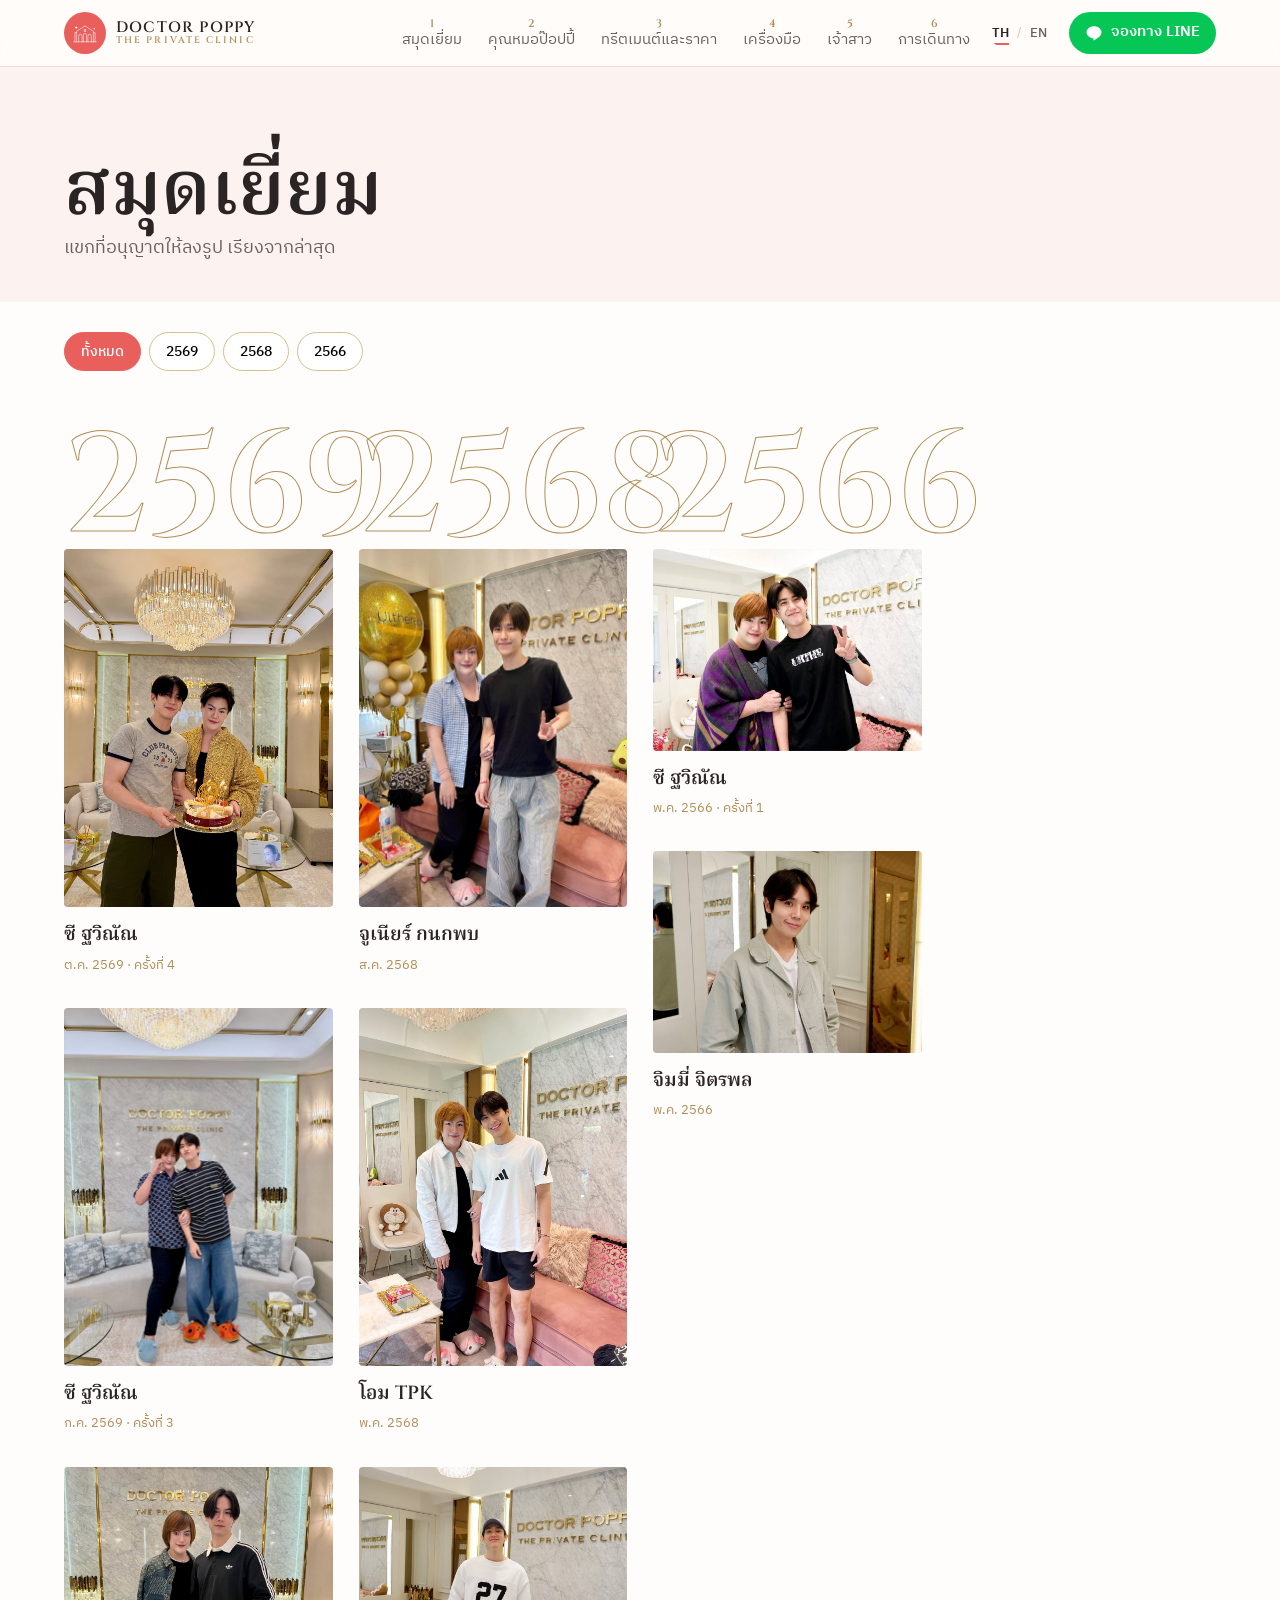
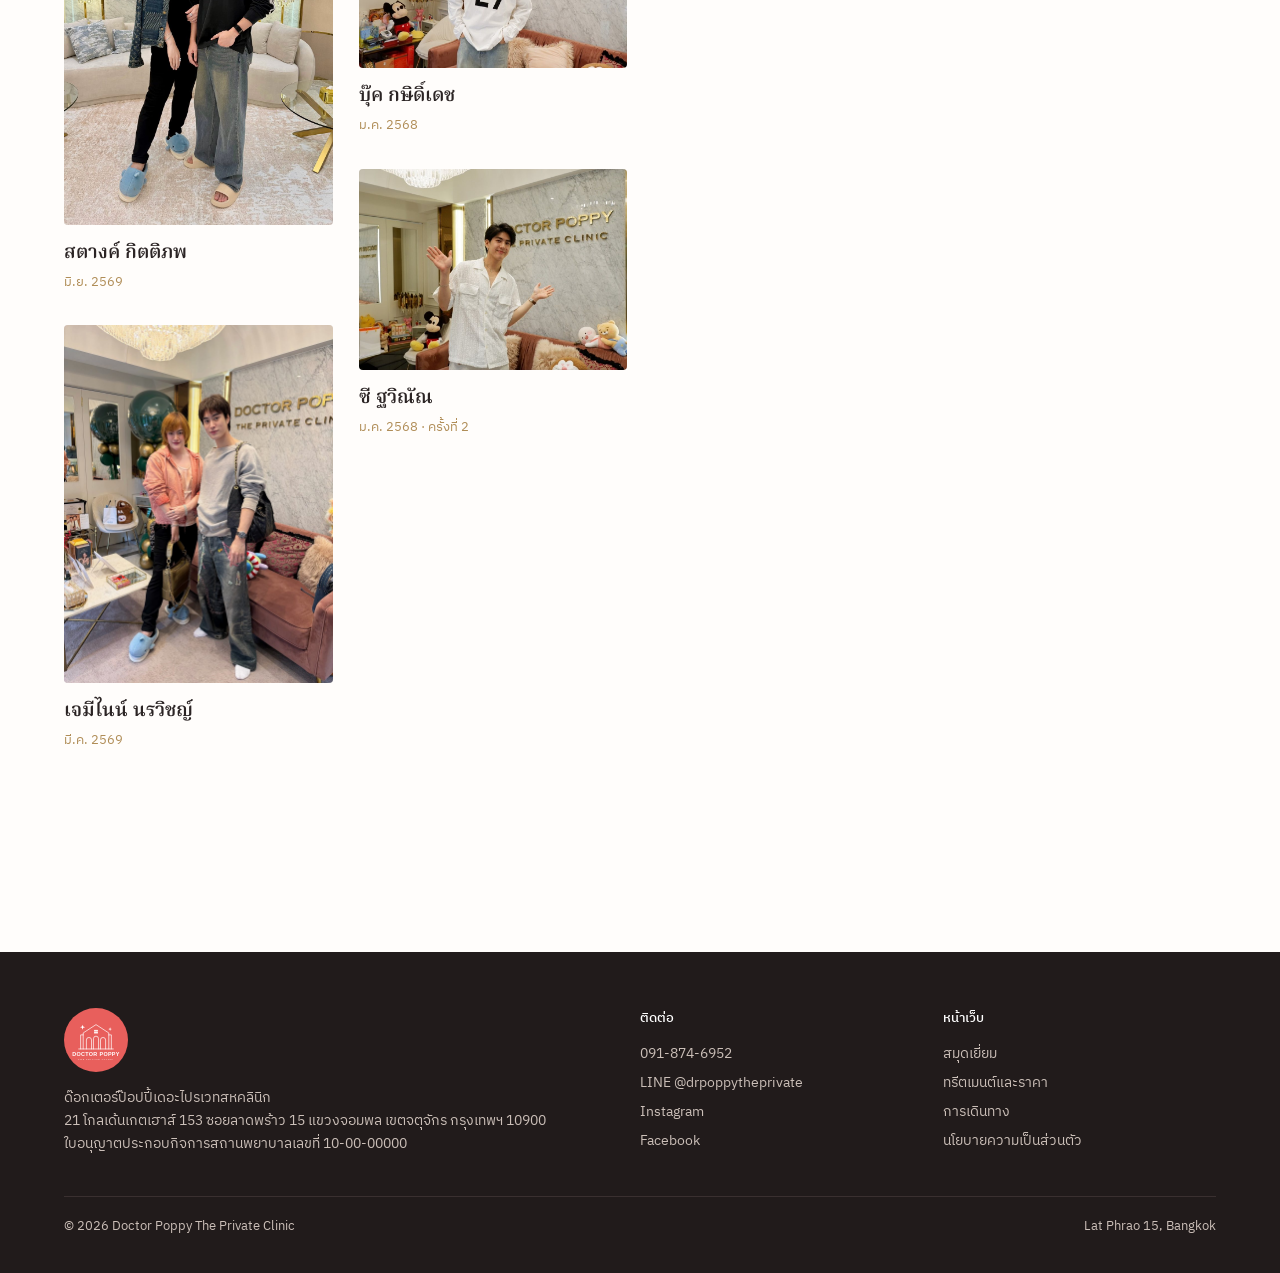
==== commit d1e1c5fb: "Guest book: photos turn with the page, last page keeps space for the next guests, no guest totals Co" ====
--- a/guestbook.html
+++ b/guestbook.html
@@ -10,10 +10,10 @@
 <meta property="og:description" content="คลินิกผิวพรรณและทันตกรรม ลาดพร้าว 15 นัดหมายล่วงหน้าทาง LINE">
 <meta property="og:image" content="assets/og.jpg">
 <meta name="theme-color" content="#E85F5C">
-<link rel="icon" href="assets/logo-mark.svg?v=20261125n" type="image/svg+xml">
+<link rel="icon" href="assets/logo-mark.svg?v=20261125q" type="image/svg+xml">
 <link rel="preload" href="fonts/cinzel-latin-700-normal.woff2" as="font" type="font/woff2" crossorigin>
 <script>document.documentElement.classList.add("js")</script>
-<link rel="stylesheet" href="css/site.css?v=20261125n">
+<link rel="stylesheet" href="css/site.css?v=20261125q">
 <script type="application/ld+json">
 {"@context":"https://schema.org","@type":"MedicalClinic","name":"Doctor Poppy The Private Clinic","alternateName":"ด๊อกเตอร์ป๊อปปี้เดอะไปรเวทสหคลินิก","telephone":"+66918746952","address":{"@type":"PostalAddress","streetAddress":"21 Golden Gate House, 153 Lat Phrao 15 Alley","addressLocality":"Chatuchak","addressRegion":"Bangkok","postalCode":"10900","addressCountry":"TH"},"medicalSpecialty":["Dermatology","Dentistry"],"sameAs":["https://www.instagram.com/doctorpoppytheprivate/","https://www.facebook.com/doctorpoppytheprivate/"],"openingHoursSpecification":[{"@type":"OpeningHoursSpecification","dayOfWeek":["Tuesday","Wednesday","Thursday","Friday"],"opens":"10:00","closes":"19:00"},{"@type":"OpeningHoursSpecification","dayOfWeek":"Saturday","opens":"09:00","closes":"13:00"}]}
 </script>
@@ -21,7 +21,7 @@
 <body>
 
 <header class="top" id="top">
-  <a class="brand" href="./"><img src="assets/logo-mark.svg?v=20261125n" alt="" width="42" height="42"><span>DOCTOR POPPY<small>THE PRIVATE CLINIC</small></span></a>
+  <a class="brand" href="./"><img src="assets/logo-mark.svg?v=20261125q" alt="" width="42" height="42"><span>DOCTOR POPPY<small>THE PRIVATE CLINIC</small></span></a>
   <nav id="nav" aria-label="Main">
     <a href="index.html#guests" data-pv="assets/guests/sea-tawinan-2026-07.jpg" data-i18n="nav.guests">สมุดเยี่ยม</a>
     <a href="index.html#doctor" data-pv="assets/doctor/poppy.jpg" data-i18n="nav.doctor">คุณหมอป๊อปปี้</a>
@@ -75,7 +75,7 @@
 <footer>
   <div class="cols">
     <div>
-      <img src="assets/logo.svg?v=20261125n" alt="Doctor Poppy The Private Clinic" width="64" height="64">
+      <img src="assets/logo.svg?v=20261125q" alt="Doctor Poppy The Private Clinic" width="64" height="64">
       <p data-i18n="ft.name">ด๊อกเตอร์ป๊อปปี้เดอะไปรเวทสหคลินิก</p>
       <p data-i18n="vi.addr.v"></p>
       <p data-i18n="ft.licence"></p>
@@ -100,9 +100,9 @@
 
 <a class="btn-line float-line" href="https://lin.ee/mCqmXqk" target="_blank" rel="noopener"><span data-i18n="line">จองทาง LINE</span></a>
 
-<script src="js/i18n.js?v=20261125n"></script>
-<script src="data/guests.js?v=20261125n"></script>
-<script src="data/treatments.js?v=20261125n"></script>
-<script src="js/site.js?v=20261125n"></script>
+<script src="js/i18n.js?v=20261125q"></script>
+<script src="data/guests.js?v=20261125q"></script>
+<script src="data/treatments.js?v=20261125q"></script>
+<script src="js/site.js?v=20261125q"></script>
 </body>
 </html>
--- a/css/site.css
+++ b/css/site.css
@@ -292,7 +292,7 @@
 .doc-photo img{position:relative;border-radius:6px;width:100%;aspect-ratio:620/742;object-fit:cover}
 .doc-name{font-family:var(--display);font-weight:600;font-size:clamp(42px,5.6vw,78px);line-height:1.05;margin-bottom:18px;text-wrap:balance}
 .doc-name small{display:block;font-family:var(--body);font-weight:500;font-size:16px;color:var(--gold);margin-top:10px}
-.stats{list-style:none;padding:0;display:grid;grid-template-columns:repeat(3,1fr);border-block:1px solid var(--marble);margin:30px 0 10px}
+.stats{list-style:none;padding:0;display:grid;grid-template-columns:repeat(auto-fit,minmax(0,1fr));border-block:1px solid var(--marble);margin:30px 0 10px}
 .stats li{padding:20px 14px 18px 0}
 .stats li+li{padding-left:18px;border-left:1px solid var(--marble)}
 .stats b{display:block;font-family:var(--display);font-weight:600;font-size:clamp(34px,3.6vw,50px);color:var(--coral);font-variant-numeric:tabular-nums;line-height:1}
@@ -575,3 +575,12 @@
   .top nav a::after{left:50%;top:calc(100% + 14px);bottom:auto;width:10px;height:24px;border-radius:0;background:linear-gradient(90deg,#b8924e,#e2c68c 45%,#c39d58);clip-path:polygon(0 0,100% 0,100% 100%,50% calc(100% - 6px),0 100%);transform:translateX(-50%) scaleY(0);transform-origin:top;transition:transform .35s cubic-bezier(.2,.8,.3,1)}
   .top nav a.on::after{transform:translateX(-50%) scaleY(1)}
 }
+
+/* last page: empty frames waiting for the next guests */
+.snap.empty{pointer-events:none}
+.snap.empty .ghost{display:block;background:rgba(255,255,255,.35);padding:7% 7% 5%;border:1.5px dashed rgba(176,141,87,.55)}
+.snap.empty .ghost i{display:block;aspect-ratio:3/4;border:1.5px dashed rgba(176,141,87,.4)}
+.snap.empty .tape{opacity:.6}
+.pg-more{position:absolute;left:8cqw;right:8cqw;top:42cqh;text-align:center;font-size:min(5cqw,4cqh);color:var(--coral);transform:rotate(-3deg);margin:0}
+.flipper.no-t{transition:none}
+.pg-more{left:7cqw;right:auto;width:44cqw;top:auto;bottom:15cqh;text-align:left;transform:rotate(-4deg)}
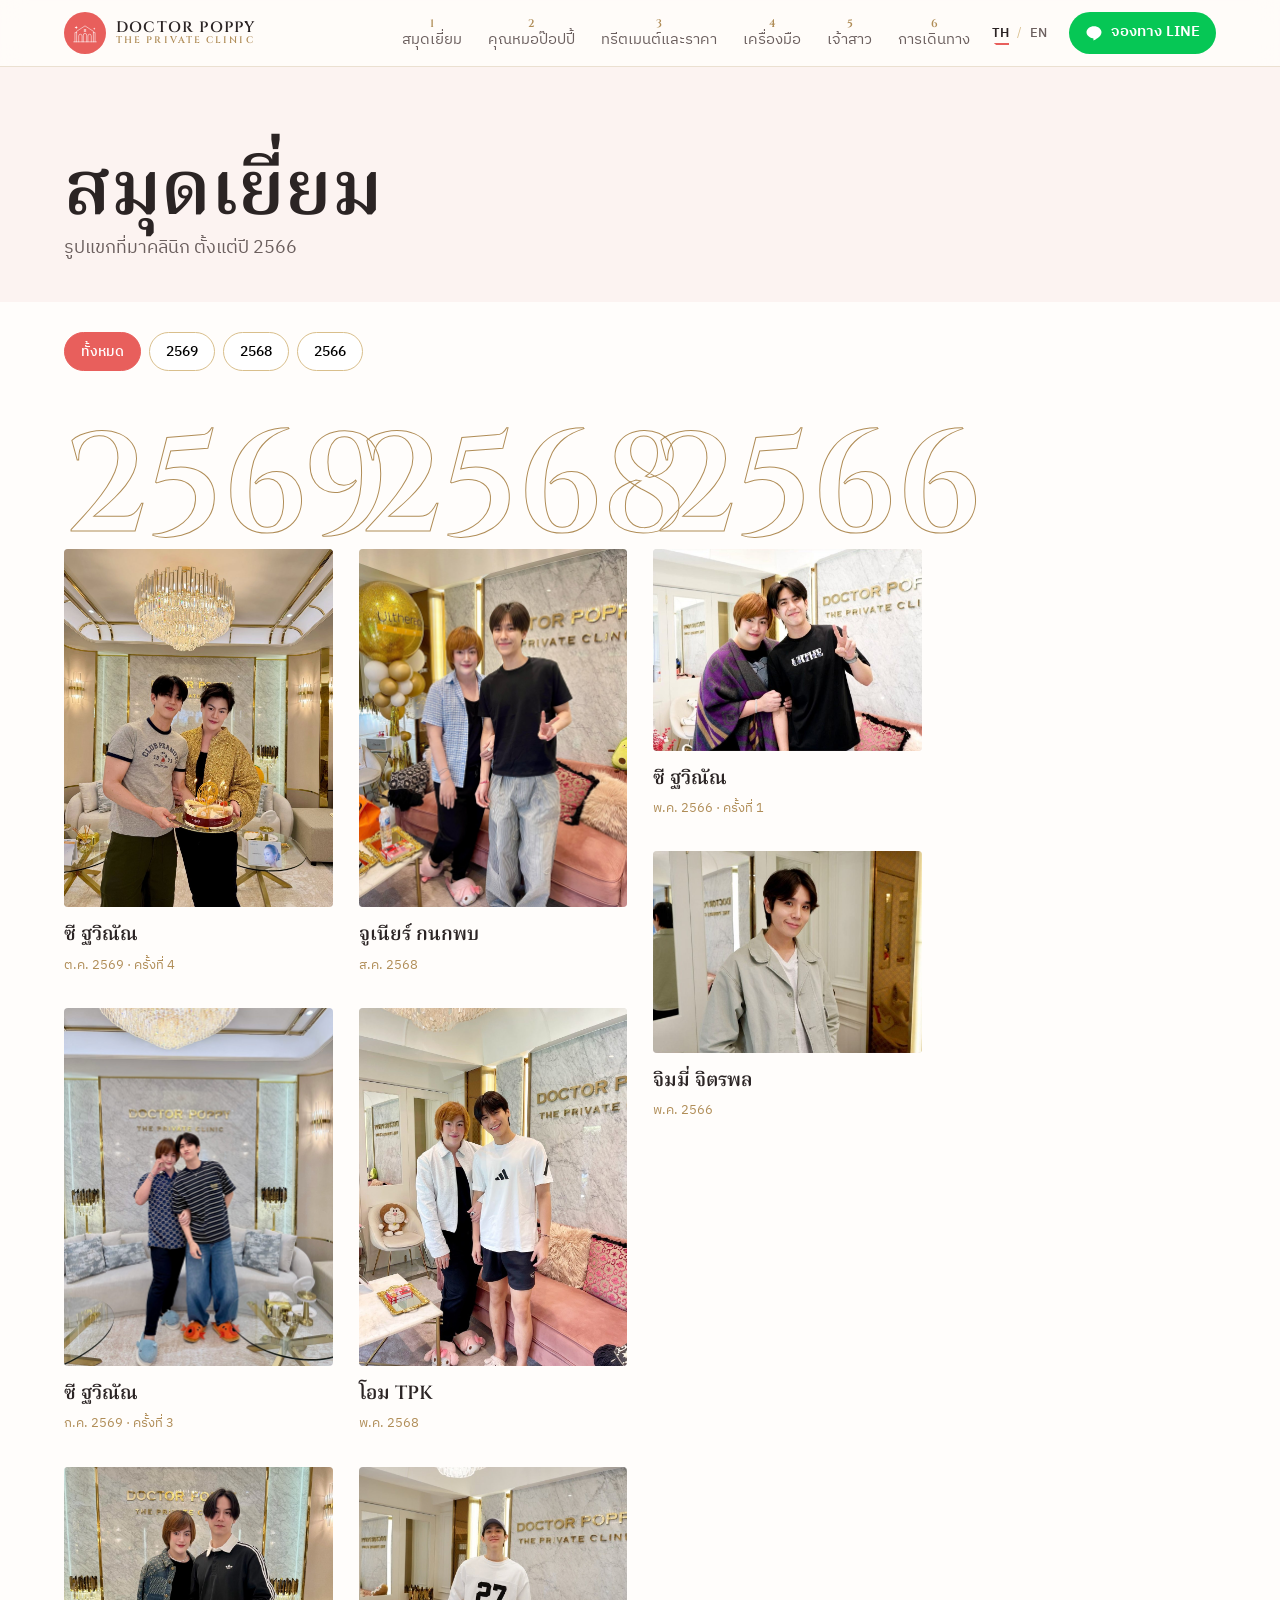
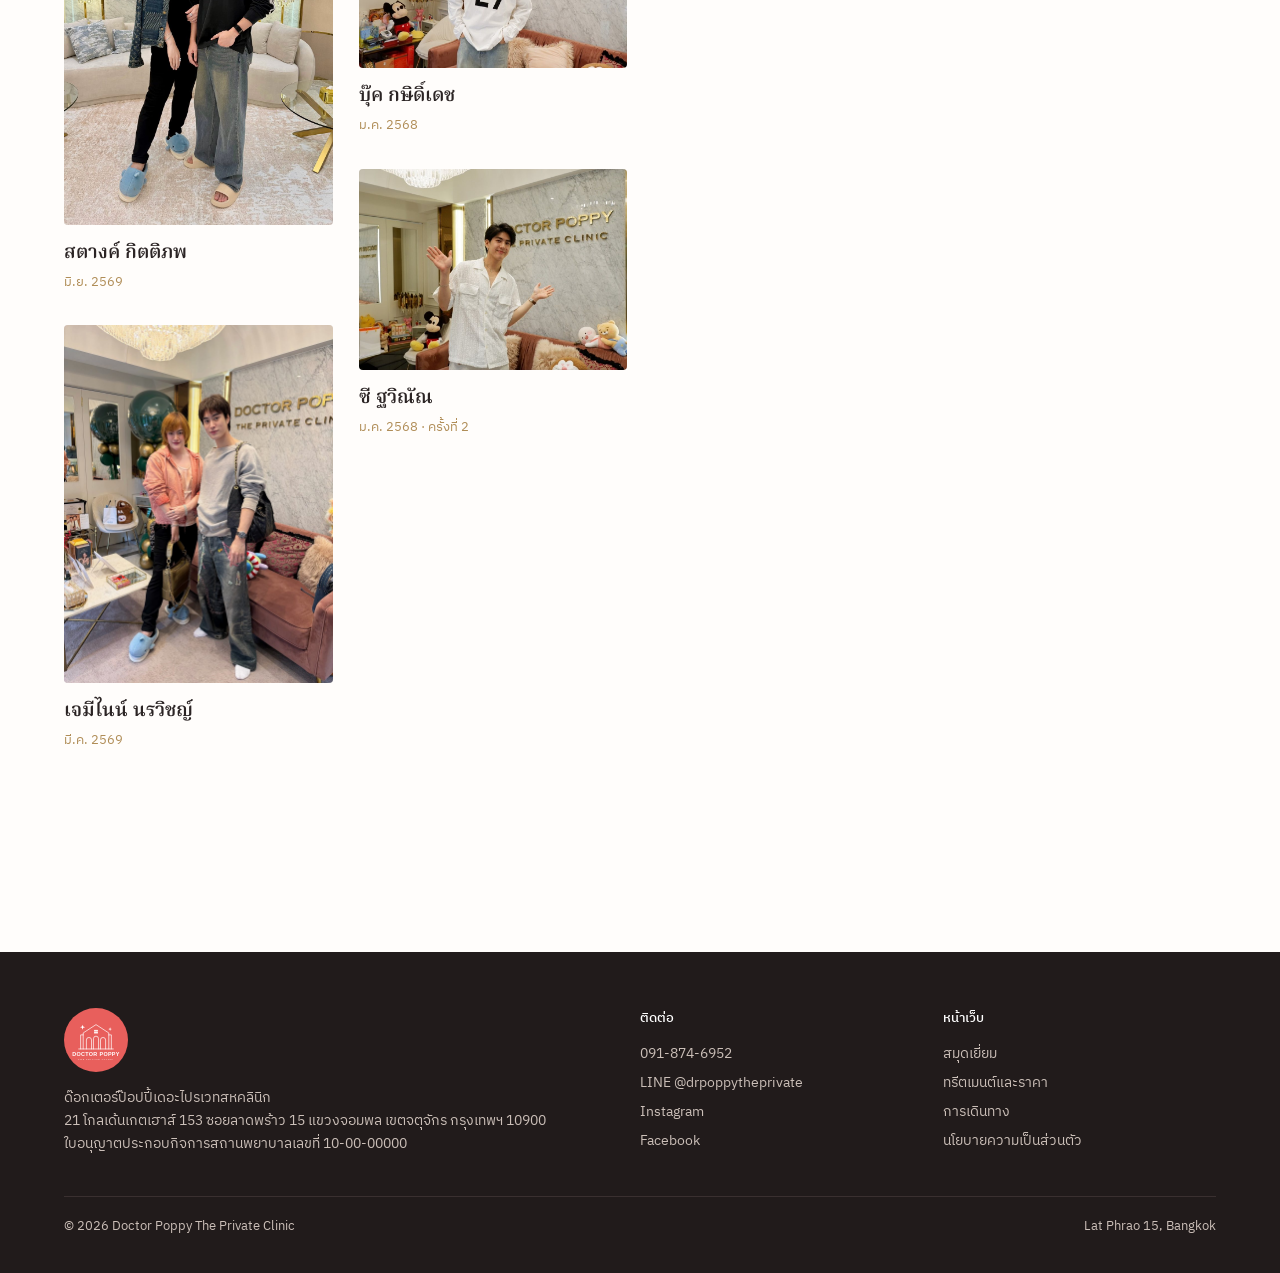
==== commit cc300b28: "Guest book page: plainer intro line Co-Authored-By: Claude Opus 5.5 <noreply@anthropic.com> Claude-S" ====
--- a/guestbook.html
+++ b/guestbook.html
@@ -10,10 +10,10 @@
 <meta property="og:description" content="คลินิกผิวพรรณและทันตกรรม ลาดพร้าว 15 นัดหมายล่วงหน้าทาง LINE">
 <meta property="og:image" content="assets/og.jpg">
 <meta name="theme-color" content="#E85F5C">
-<link rel="icon" href="assets/logo-mark.svg?v=20261125q" type="image/svg+xml">
+<link rel="icon" href="assets/logo-mark.svg?v=20261125r" type="image/svg+xml">
 <link rel="preload" href="fonts/cinzel-latin-700-normal.woff2" as="font" type="font/woff2" crossorigin>
 <script>document.documentElement.classList.add("js")</script>
-<link rel="stylesheet" href="css/site.css?v=20261125q">
+<link rel="stylesheet" href="css/site.css?v=20261125r">
 <script type="application/ld+json">
 {"@context":"https://schema.org","@type":"MedicalClinic","name":"Doctor Poppy The Private Clinic","alternateName":"ด๊อกเตอร์ป๊อปปี้เดอะไปรเวทสหคลินิก","telephone":"+66918746952","address":{"@type":"PostalAddress","streetAddress":"21 Golden Gate House, 153 Lat Phrao 15 Alley","addressLocality":"Chatuchak","addressRegion":"Bangkok","postalCode":"10900","addressCountry":"TH"},"medicalSpecialty":["Dermatology","Dentistry"],"sameAs":["https://www.instagram.com/doctorpoppytheprivate/","https://www.facebook.com/doctorpoppytheprivate/"],"openingHoursSpecification":[{"@type":"OpeningHoursSpecification","dayOfWeek":["Tuesday","Wednesday","Thursday","Friday"],"opens":"10:00","closes":"19:00"},{"@type":"OpeningHoursSpecification","dayOfWeek":"Saturday","opens":"09:00","closes":"13:00"}]}
 </script>
@@ -21,7 +21,7 @@
 <body>
 
 <header class="top" id="top">
-  <a class="brand" href="./"><img src="assets/logo-mark.svg?v=20261125q" alt="" width="42" height="42"><span>DOCTOR POPPY<small>THE PRIVATE CLINIC</small></span></a>
+  <a class="brand" href="./"><img src="assets/logo-mark.svg?v=20261125r" alt="" width="42" height="42"><span>DOCTOR POPPY<small>THE PRIVATE CLINIC</small></span></a>
   <nav id="nav" aria-label="Main">
     <a href="index.html#guests" data-pv="assets/guests/sea-tawinan-2026-07.jpg" data-i18n="nav.guests">สมุดเยี่ยม</a>
     <a href="index.html#doctor" data-pv="assets/doctor/poppy.jpg" data-i18n="nav.doctor">คุณหมอป๊อปปี้</a>
@@ -75,7 +75,7 @@
 <footer>
   <div class="cols">
     <div>
-      <img src="assets/logo.svg?v=20261125q" alt="Doctor Poppy The Private Clinic" width="64" height="64">
+      <img src="assets/logo.svg?v=20261125r" alt="Doctor Poppy The Private Clinic" width="64" height="64">
       <p data-i18n="ft.name">ด๊อกเตอร์ป๊อปปี้เดอะไปรเวทสหคลินิก</p>
       <p data-i18n="vi.addr.v"></p>
       <p data-i18n="ft.licence"></p>
@@ -100,9 +100,9 @@
 
 <a class="btn-line float-line" href="https://lin.ee/mCqmXqk" target="_blank" rel="noopener"><span data-i18n="line">จองทาง LINE</span></a>
 
-<script src="js/i18n.js?v=20261125q"></script>
-<script src="data/guests.js?v=20261125q"></script>
-<script src="data/treatments.js?v=20261125q"></script>
-<script src="js/site.js?v=20261125q"></script>
+<script src="js/i18n.js?v=20261125r"></script>
+<script src="data/guests.js?v=20261125r"></script>
+<script src="data/treatments.js?v=20261125r"></script>
+<script src="js/site.js?v=20261125r"></script>
 </body>
 </html>
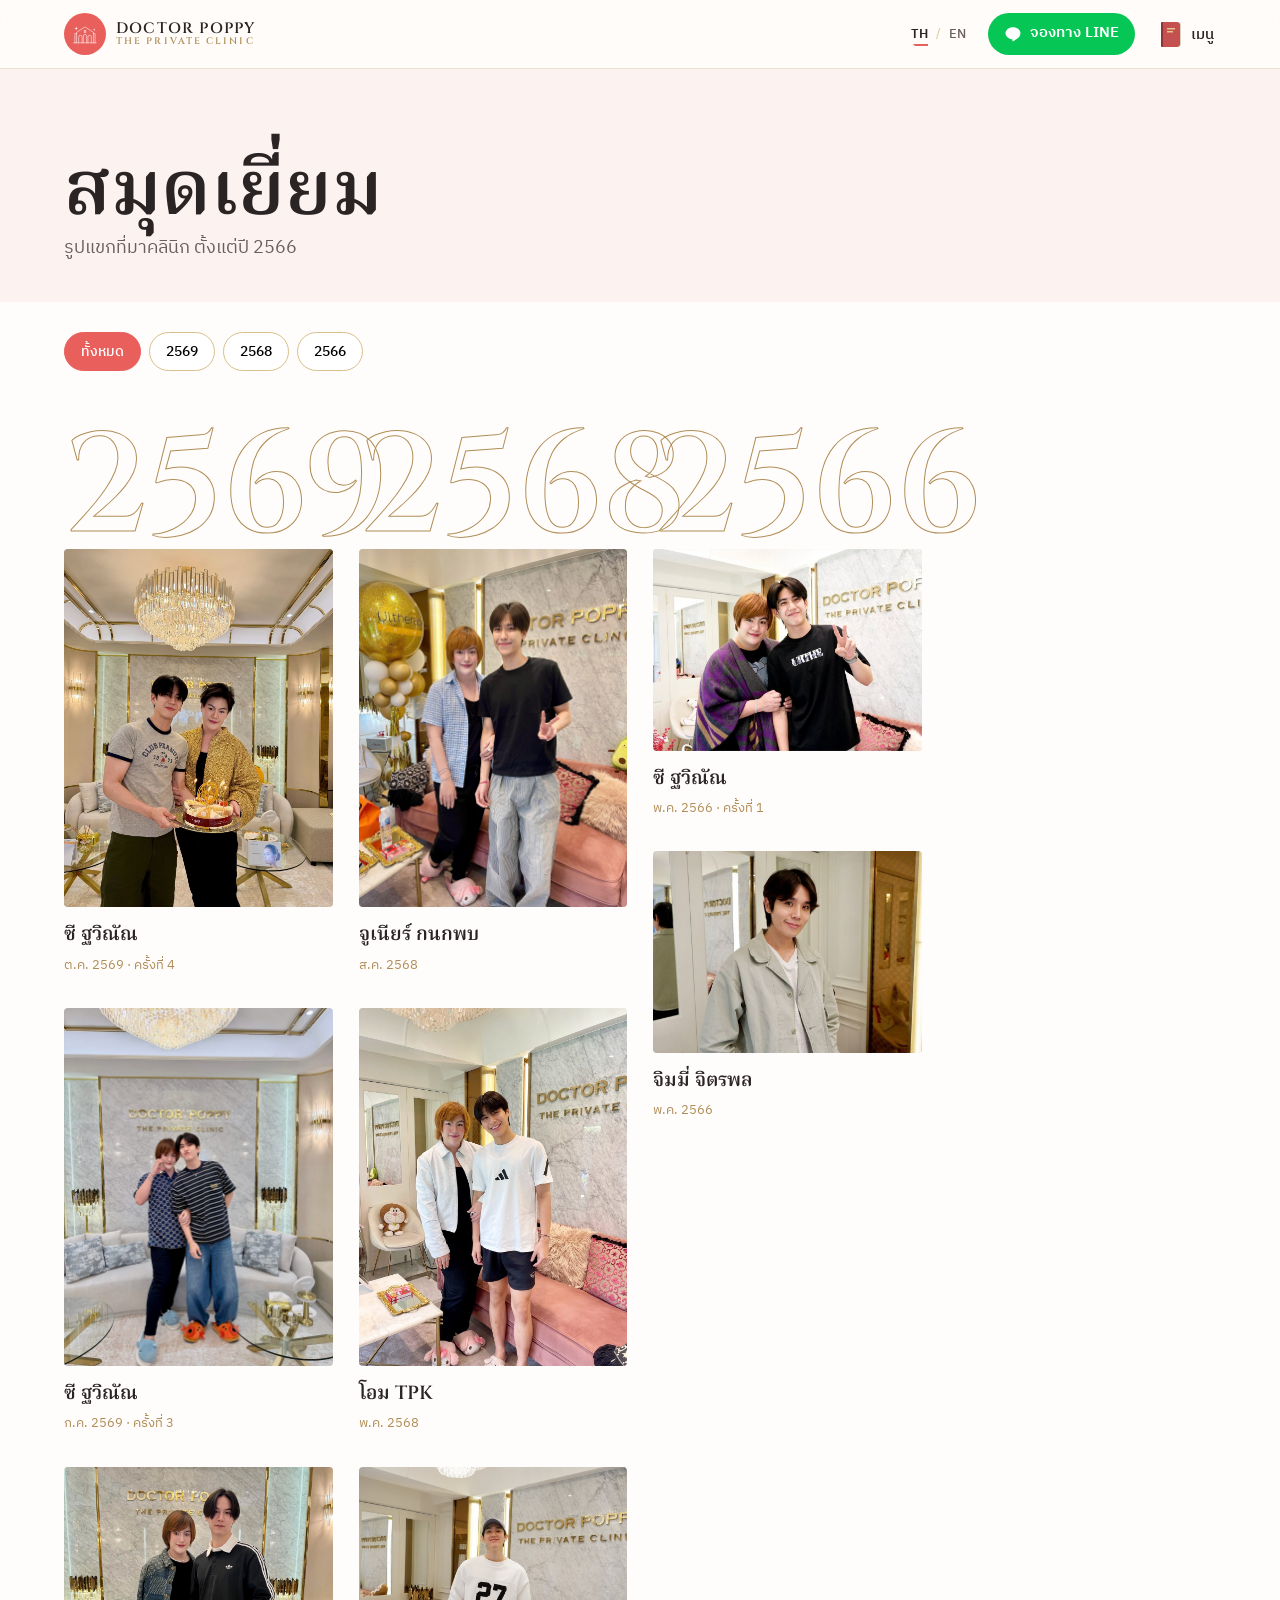
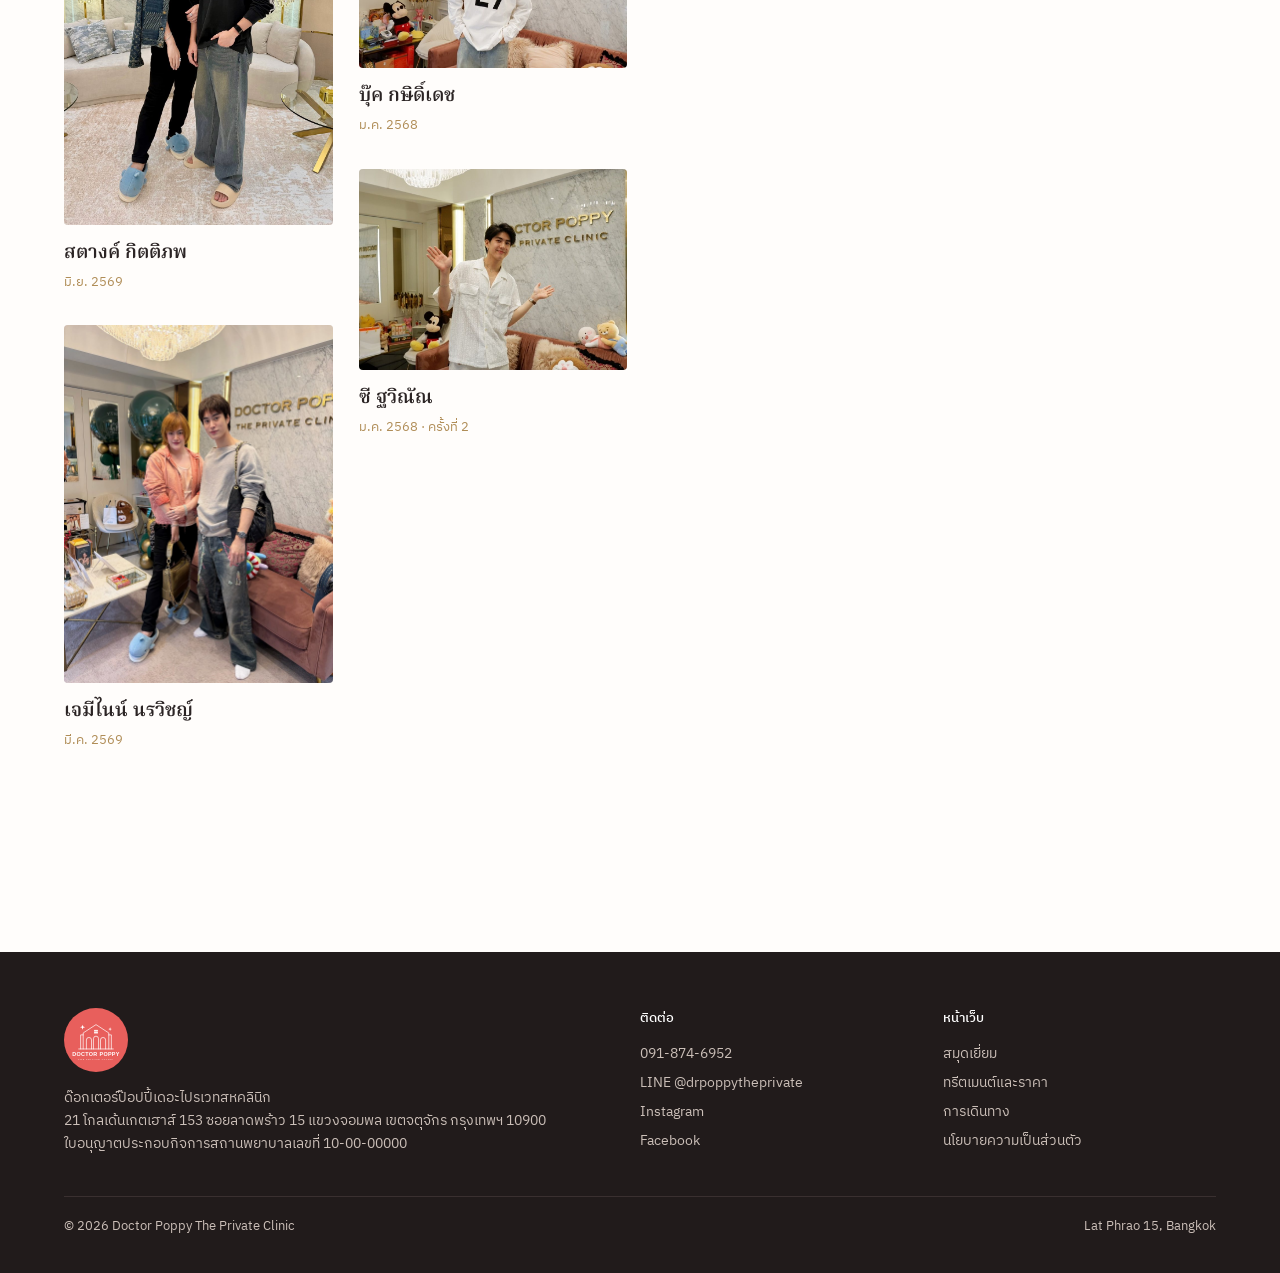
==== commit 71230580: "Desktop menu becomes an open book; readable marble strip; drop the doctor lead line Co-Authored-By: " ====
--- a/guestbook.html
+++ b/guestbook.html
@@ -10,10 +10,10 @@
 <meta property="og:description" content="คลินิกผิวพรรณและทันตกรรม ลาดพร้าว 15 นัดหมายล่วงหน้าทาง LINE">
 <meta property="og:image" content="assets/og.jpg">
 <meta name="theme-color" content="#E85F5C">
-<link rel="icon" href="assets/logo-mark.svg?v=20261125r" type="image/svg+xml">
+<link rel="icon" href="assets/logo-mark.svg?v=20261126b" type="image/svg+xml">
 <link rel="preload" href="fonts/cinzel-latin-700-normal.woff2" as="font" type="font/woff2" crossorigin>
 <script>document.documentElement.classList.add("js")</script>
-<link rel="stylesheet" href="css/site.css?v=20261125r">
+<link rel="stylesheet" href="css/site.css?v=20261126b">
 <script type="application/ld+json">
 {"@context":"https://schema.org","@type":"MedicalClinic","name":"Doctor Poppy The Private Clinic","alternateName":"ด๊อกเตอร์ป๊อปปี้เดอะไปรเวทสหคลินิก","telephone":"+66918746952","address":{"@type":"PostalAddress","streetAddress":"21 Golden Gate House, 153 Lat Phrao 15 Alley","addressLocality":"Chatuchak","addressRegion":"Bangkok","postalCode":"10900","addressCountry":"TH"},"medicalSpecialty":["Dermatology","Dentistry"],"sameAs":["https://www.instagram.com/doctorpoppytheprivate/","https://www.facebook.com/doctorpoppytheprivate/"],"openingHoursSpecification":[{"@type":"OpeningHoursSpecification","dayOfWeek":["Tuesday","Wednesday","Thursday","Friday"],"opens":"10:00","closes":"19:00"},{"@type":"OpeningHoursSpecification","dayOfWeek":"Saturday","opens":"09:00","closes":"13:00"}]}
 </script>
@@ -21,19 +21,10 @@
 <body>
 
 <header class="top" id="top">
-  <a class="brand" href="./"><img src="assets/logo-mark.svg?v=20261125r" alt="" width="42" height="42"><span>DOCTOR POPPY<small>THE PRIVATE CLINIC</small></span></a>
-  <nav id="nav" aria-label="Main">
-    <a href="index.html#guests" data-pv="assets/guests/sea-tawinan-2026-07.jpg" data-i18n="nav.guests">สมุดเยี่ยม</a>
-    <a href="index.html#doctor" data-pv="assets/doctor/poppy.jpg" data-i18n="nav.doctor">คุณหมอป๊อปปี้</a>
-    <a href="index.html#treatments" data-pv="assets/clinic/treatment-room.jpg" data-i18n="nav.treatments">ทรีตเมนต์และราคา</a>
-    <a href="index.html#machines" data-pv="assets/machines/thermage-flx.png" data-i18n="nav.machines">เครื่องมือ</a>
-    <a href="index.html#brides" data-pv="assets/brides/bride-2026.jpg" data-i18n="nav.brides">เจ้าสาว</a>
-    <a href="index.html#visit" data-pv="assets/clinic/building.jpg" data-i18n="nav.visit">การเดินทาง</a>
-  </nav>
-  <div class="nav-pv" id="navPv" aria-hidden="true"><img alt=""><span></span></div>
+  <a class="brand" href="./"><img src="assets/logo-mark.svg?v=20261126b" alt="" width="42" height="42"><span>DOCTOR POPPY<small>THE PRIVATE CLINIC</small></span></a>
   <div class="lang" role="group" aria-label="Language"><button data-lang="th" aria-pressed="true">TH</button><span aria-hidden="true">/</span><button data-lang="en" aria-pressed="false">EN</button></div>
   <a class="btn-line" href="https://lin.ee/mCqmXqk" target="_blank" rel="noopener"><svg viewBox="0 0 24 24" fill="currentColor" aria-hidden="true"><path d="M12 3C6.5 3 2 6.6 2 11c0 3.9 3.6 7.2 8.4 7.9.3.1.8.2.9.5.1.3.1.7 0 1l-.1.9c0 .3-.2 1 .9.5s6-3.5 8.2-6C21.4 14.2 22 12.7 22 11c0-4.4-4.5-8-10-8Z"/></svg><span data-i18n="line">จองทาง LINE</span></a>
-  <button class="menu-btn" aria-expanded="false" aria-controls="sheet"><span class="bars" aria-hidden="true"></span><span class="sr" data-i18n="menu">เมนู</span></button>
+  <button class="menu-btn" aria-expanded="false" aria-controls="sheet"><span class="bars" aria-hidden="true"></span><span class="mini-book" aria-hidden="true"><i></i></span><span class="mb-l" data-i18n="menu">เมนู</span><span class="mb-c" data-i18n="close">ปิด</span></button>
 </header>
 
 <div class="sheet" id="sheet" hidden>
@@ -52,7 +43,16 @@
       <div class="btns"><a class="btn-line" href="https://lin.ee/mCqmXqk" target="_blank" rel="noopener"><span data-i18n="line">จองทาง LINE</span></a><a class="btn-ghost" href="tel:+66918746952">091-874-6952</a></div>
     </div>
   </div>
-  <div class="cover" aria-hidden="true"><div class="cv-front"><span>DOCTOR POPPY<small>THE PRIVATE CLINIC</small></span></div><div class="cv-inside"></div></div>
+  <i class="board" aria-hidden="true"></i>
+  <div class="cover"><div class="cv-front" aria-hidden="true"><span>DOCTOR POPPY<small>THE PRIVATE CLINIC</small></span></div><div class="cv-inside">
+    <div class="toc-l">
+      <figure class="toc-pv" id="tocPv" aria-hidden="true"><img src="assets/guests/sea-tawinan-2026-07.jpg" alt=""><figcaption class="hand" data-i18n="nav.guests">สมุดเยี่ยม</figcaption></figure>
+      <div class="toc-foot">
+        <p class="hand" data-i18n="sheet.hours">อังคาร ถึง ศุกร์ 10:00 ถึง 19:00 · เสาร์ 09:00 ถึง 13:00</p>
+        <div class="btns"><a class="btn-line" href="https://lin.ee/mCqmXqk" target="_blank" rel="noopener"><span data-i18n="line">จองทาง LINE</span></a><a class="btn-ghost" href="tel:+66918746952">091-874-6952</a></div>
+      </div>
+    </div>
+  </div></div>
 </div>
 
 <main>
@@ -75,7 +75,7 @@
 <footer>
   <div class="cols">
     <div>
-      <img src="assets/logo.svg?v=20261125r" alt="Doctor Poppy The Private Clinic" width="64" height="64">
+      <img src="assets/logo.svg?v=20261126b" alt="Doctor Poppy The Private Clinic" width="64" height="64">
       <p data-i18n="ft.name">ด๊อกเตอร์ป๊อปปี้เดอะไปรเวทสหคลินิก</p>
       <p data-i18n="vi.addr.v"></p>
       <p data-i18n="ft.licence"></p>
@@ -100,9 +100,9 @@
 
 <a class="btn-line float-line" href="https://lin.ee/mCqmXqk" target="_blank" rel="noopener"><span data-i18n="line">จองทาง LINE</span></a>
 
-<script src="js/i18n.js?v=20261125r"></script>
-<script src="data/guests.js?v=20261125r"></script>
-<script src="data/treatments.js?v=20261125r"></script>
-<script src="js/site.js?v=20261125r"></script>
+<script src="js/i18n.js?v=20261126b"></script>
+<script src="data/guests.js?v=20261126b"></script>
+<script src="data/treatments.js?v=20261126b"></script>
+<script src="js/site.js?v=20261126b"></script>
 </body>
 </html>
--- a/css/site.css
+++ b/css/site.css
@@ -101,10 +101,9 @@
 .more{color:var(--coral);font-weight:600;text-decoration:none;border-bottom:1px solid currentColor;padding-bottom:2px}
 
 /* Marble wall heading strip, copying the clinic's gold-letter wall */
-.wall{background:var(--marble) url(../assets/clinic/marble.jpg) center/cover;padding:26px var(--pad);text-align:center;border-block:1px solid rgba(176,141,87,.35)}
-.wall p{font-family:var(--display);font-weight:600;letter-spacing:.28em;font-size:clamp(15px,2vw,22px);
-  background:linear-gradient(180deg,#e9d3a3,#a8844c 55%,#d6bb85);-webkit-background-clip:text;background-clip:text;color:transparent;
-  filter:drop-shadow(0 1px 0 rgba(255,255,255,.6))}
+.wall{background:linear-gradient(rgba(255,255,255,.38),rgba(255,255,255,.38)),var(--marble) url(../assets/clinic/marble.jpg) center/cover;padding:26px var(--pad);text-align:center;border-block:1px solid rgba(176,141,87,.35)}
+.wall p{font-family:var(--display);font-weight:700;letter-spacing:.28em;font-size:clamp(15px,2vw,22px);margin:0;
+  color:#6b4c22;text-shadow:0 1px 0 rgba(255,255,255,.7),0 -1px 0 rgba(60,40,15,.25)}
 
 /* Guest book */
 .guests{background:var(--blush-soft)}
@@ -584,3 +583,77 @@
 .pg-more{position:absolute;left:8cqw;right:8cqw;top:42cqh;text-align:center;font-size:min(5cqw,4cqh);color:var(--coral);transform:rotate(-3deg);margin:0}
 .flipper.no-t{transition:none}
 .pg-more{left:7cqw;right:auto;width:44cqw;top:auto;bottom:15cqh;text-align:left;transform:rotate(-4deg)}
+/* the closed menu must never sit over the page */
+.sheet[hidden]{display:none}
+.sheet:not(.open){pointer-events:none}
+
+/* ===== Menu button: a small closed book that opens when you point at it ===== */
+.menu-btn .mb-l,.menu-btn .mb-c,.menu-btn .mini-book{display:none}
+@media (max-width:980px){.menu-btn .mb-l,.menu-btn .mb-c{position:absolute;width:1px;height:1px;overflow:hidden;clip:rect(0 0 0 0)}.menu-btn[aria-expanded=true] .mb-l,.menu-btn[aria-expanded=false] .mb-c{display:none}.menu-btn[aria-expanded=false] .mb-l,.menu-btn[aria-expanded=true] .mb-c{display:block}}
+@media (min-width:981px){
+  .top .lang{margin-left:auto}
+  .menu-btn{display:flex;align-items:center;gap:10px;width:auto;height:44px;padding:0 2px 0 6px;font:500 15px var(--body);color:var(--ink);order:5}
+  .menu-btn .bars{display:none}
+  .menu-btn .mini-book{display:block;position:relative;width:20px;height:25px;perspective:80px}
+  .mini-book::before{content:"";position:absolute;inset:1px 0 1px 2px;border-radius:0 2px 2px 0;background:repeating-linear-gradient(0deg,#e6dccd 0 1px,#fbf8f2 1px 2.5px);box-shadow:inset 0 0 0 1px #dccfbd}
+  .mini-book i{position:absolute;inset:0 1px 0 0;border-radius:1px 3px 3px 1px;transform-origin:left center;transition:transform .45s cubic-bezier(.3,.7,.2,1);
+    background:linear-gradient(90deg,#8f3438 0 2px,transparent 2px),linear-gradient(#e2c68c,#e2c68c) 6px 6px/8px 1.5px no-repeat,linear-gradient(#e2c68c,#e2c68c) 6px 9px/6px 1.5px no-repeat,#c4504f}
+  .menu-btn:hover .mini-book i,.menu-btn:focus-visible .mini-book i{transform:rotateY(-50deg)}
+  .menu-btn[aria-expanded=true] .mini-book i{transform:rotateY(-150deg)}
+  .menu-btn[aria-expanded=false] .mb-l,.menu-btn[aria-expanded=true] .mb-c{display:block}
+  .menu-btn:hover{color:var(--coral)}
+  .nav-pv{display:none}
+}
+
+/* ===== Menu on desktop: an open book, contents on the right, the inside of the cover on the left ===== */
+.board,.toc-l{display:none}
+@media (min-width:981px){
+  .sheet{--bw:min(1120px,90vw,calc((100vh - 150px) * 1.5));--bh:calc(var(--bw) / 1.5);background:rgba(252,243,241,.96)}
+  .sheet .toc,.sheet .cover,.board{top:calc(50% - var(--bh) / 2 + 34px);bottom:auto;height:var(--bh);left:50%;right:auto;width:calc(var(--bw) / 2)}
+  .board{display:block;position:absolute;margin:-12px -16px -16px 0;height:calc(var(--bh) + 28px);width:calc(var(--bw) / 2 + 16px);border-radius:0 6px 8px 0;
+    background:repeating-linear-gradient(0deg,rgba(255,255,255,.045) 0 1px,rgba(0,0,0,0) 1px 3px),repeating-linear-gradient(90deg,rgba(0,0,0,.06) 0 1px,rgba(0,0,0,0) 1px 3px),linear-gradient(180deg,#c4504f,#a93f42);
+    box-shadow:0 2px 0 #8c3136,0 4px 0 #7a282c,0 34px 50px -26px rgba(70,20,20,.6)}
+  .sheet .toc{overflow:visible;padding:44px 48px 34px 54px;border-radius:0 3px 3px 0;z-index:1}
+  .sheet .toc::before{display:none}
+  .toc-h{font-size:36px;margin-bottom:10px}
+  .sheet-nav a{grid-template-columns:40px auto 1fr 62px;padding:12px 0 9px}
+  .sheet-nav a b{font-size:26px}
+  .sheet-nav a span{font-size:clamp(22px,2vw,30px);transition:color .2s}
+  .sheet-nav a:hover span,.sheet-nav a:focus-visible span{color:var(--coral)}
+  .sheet-nav a:focus-visible{outline:none}
+  .sheet .toc .sheet-foot{display:none}
+  /* the cover hinges on the spine and lands on the left */
+  .cover{z-index:3}
+  .sheet.open .cover{transform:rotateY(-180deg)}
+  .cover>div{inset:-12px -16px -16px 0;border-radius:0 6px 8px 0}
+  .cover .cv-inside{pointer-events:auto;border-radius:0 6px 8px 0;
+    background:repeating-linear-gradient(0deg,rgba(255,255,255,.045) 0 1px,rgba(0,0,0,0) 1px 3px),repeating-linear-gradient(90deg,rgba(0,0,0,.06) 0 1px,rgba(0,0,0,0) 1px 3px),linear-gradient(180deg,#c4504f,#a93f42)}
+  .sheet:not(.open) .cv-inside{pointer-events:none}
+  .toc-l{display:flex;flex-direction:column;align-items:center;position:absolute;top:12px;bottom:16px;left:16px;right:0;padding:44px 48px 34px;border-radius:3px 0 0 3px;
+    background-color:#fbf8f2;background-image:linear-gradient(to left,rgba(70,40,30,.24),rgba(70,40,30,.08) 4%,rgba(70,40,30,0) 14%),linear-gradient(to right,rgba(70,40,30,.06),rgba(70,40,30,0) 5%);
+    box-shadow:-1px 0 0 #e6dccd,-2px 0 0 #fbf8f2,-3px 0 0 #e1d6c6,-4px 0 0 #fbf8f2,-5px 0 0 #dccfbd,0 1px 0 #e6dccd,0 3px 0 #dccfbd}
+  .toc-pv{margin:8px 0 0;width:min(78%,calc(var(--bh) * .52));background:#fff;padding:12px 12px 16px;transform:rotate(-3deg);position:relative;
+    box-shadow:0 1px 1px rgba(60,30,30,.18),0 14px 24px -14px rgba(60,30,30,.55);transition:opacity .14s,transform .3s cubic-bezier(.2,.8,.3,1)}
+  .toc-pv::before{content:"";position:absolute;top:-10px;left:50%;width:90px;height:22px;background:rgba(217,191,140,.7);transform:translateX(-50%) rotate(-3deg)}
+  .toc-pv img{display:block;width:100%;aspect-ratio:4/5;object-fit:cover}
+  .toc-pv.cream img{object-fit:contain;background:#f4ece7;padding:14px;box-sizing:border-box}
+  .toc-pv figcaption{font-size:22px;color:var(--ink);padding-top:10px}
+  .toc-pv.swap{opacity:0;transform:rotate(-6deg) translateY(-6px)}
+  .toc-foot{margin-top:auto;width:100%;text-align:center}
+  .toc-foot p{font-size:16px;color:var(--ink-soft);margin:0 0 12px}
+  .toc-foot .btns{display:flex;gap:10px;justify-content:center}
+  .sheet .toc-l{opacity:1}
+}
+@media (min-width:981px) and (max-height:760px){.toc-pv{width:min(60%,calc(var(--bh) * .42))}.sheet-nav a{padding:7px 0 5px}.toc-h{font-size:30px}}
+/* desktop contents page scales with the book so all six chapters fit on short screens */
+@media (min-width:981px){
+  .sheet .toc{padding:calc(var(--bh) * .06) calc(var(--bw) * .045) calc(var(--bh) * .045) calc(var(--bw) * .05)}
+  .toc-l{padding:calc(var(--bh) * .06) calc(var(--bw) * .045) calc(var(--bh) * .045)}
+  .toc-h{font-size:calc(var(--bh) * .05);margin-bottom:calc(var(--bh) * .01)}
+  .sheet-nav a{grid-template-columns:calc(var(--bh) * .055) auto 1fr calc(var(--bh) * .088);padding:calc(var(--bh) * .013) 0 calc(var(--bh) * .01)}
+  .sheet-nav a b{font-size:calc(var(--bh) * .036)}
+  .sheet-nav a span{font-size:calc(var(--bh) * .041);white-space:nowrap}
+  .toc-pv{width:calc(var(--bh) * .5)}
+  .toc-pv figcaption{font-size:calc(var(--bh) * .03)}
+  .toc-foot p{font-size:calc(var(--bh) * .022)}
+}
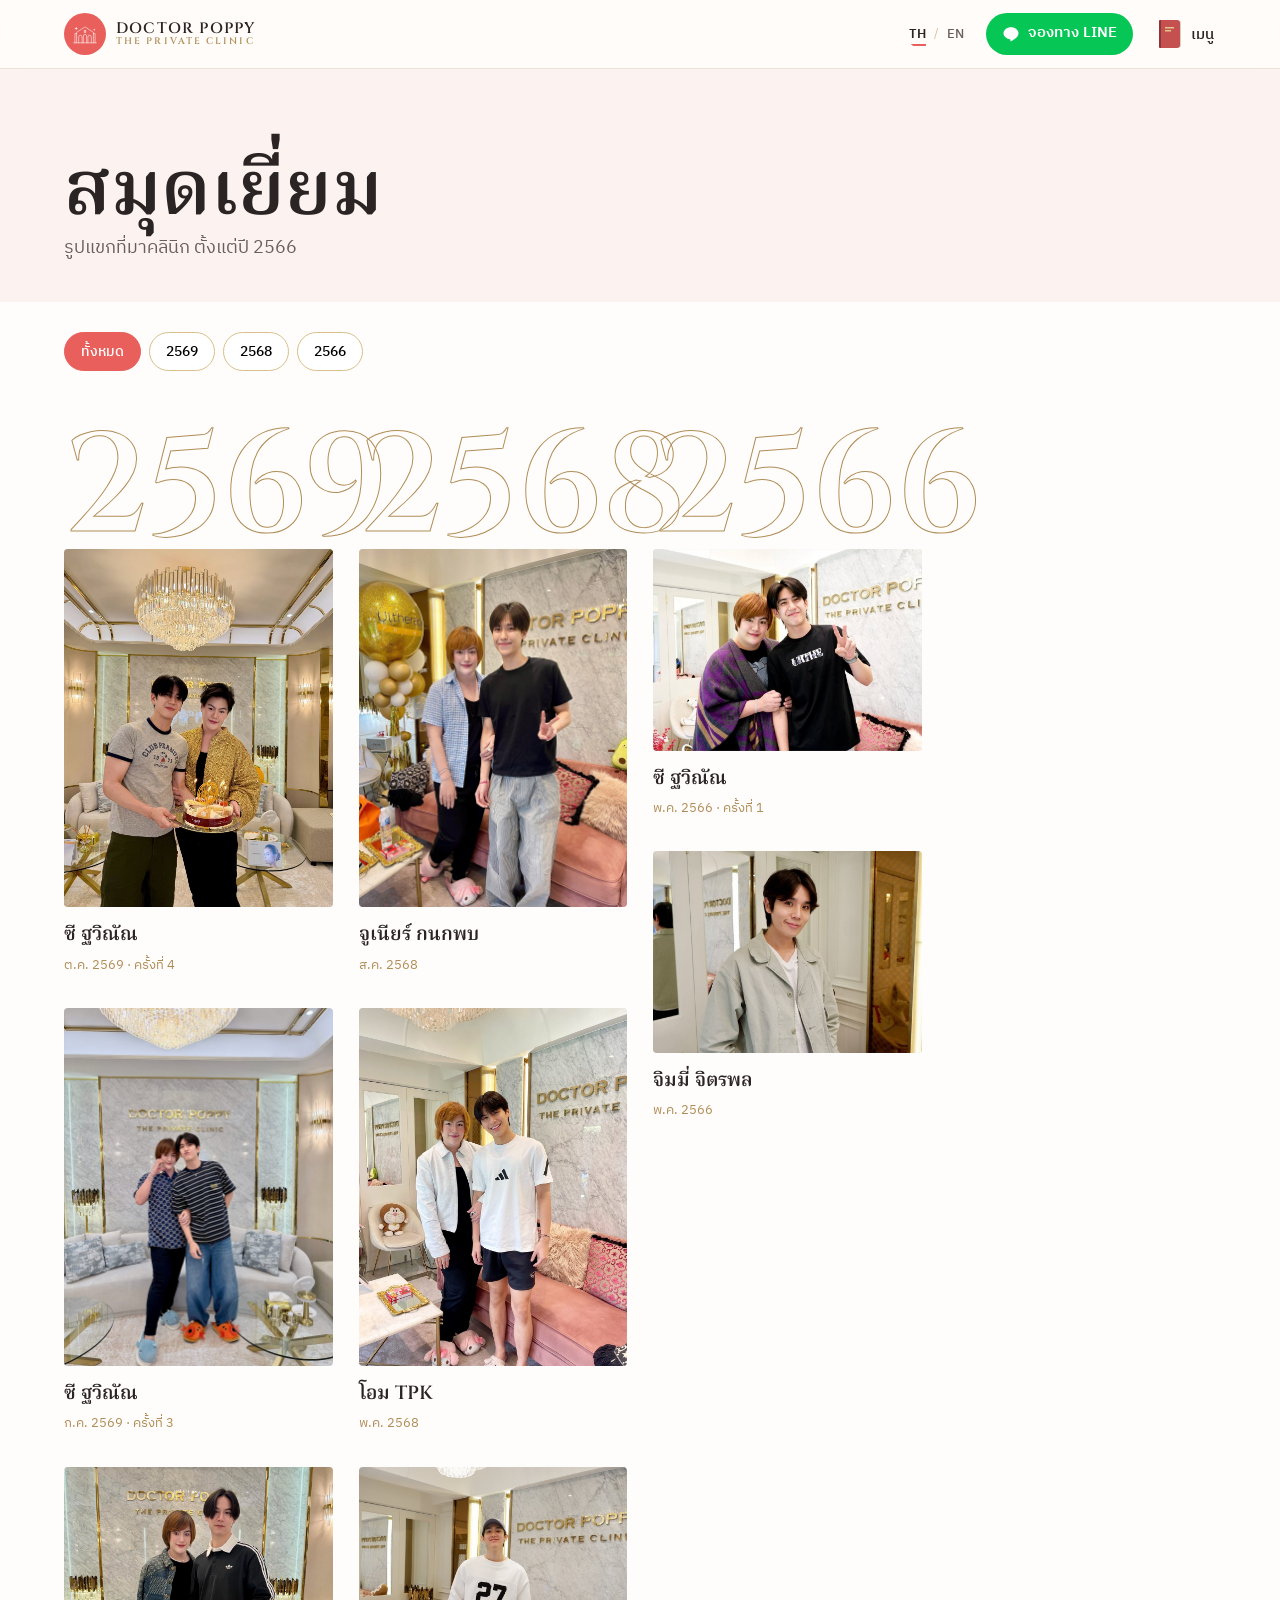
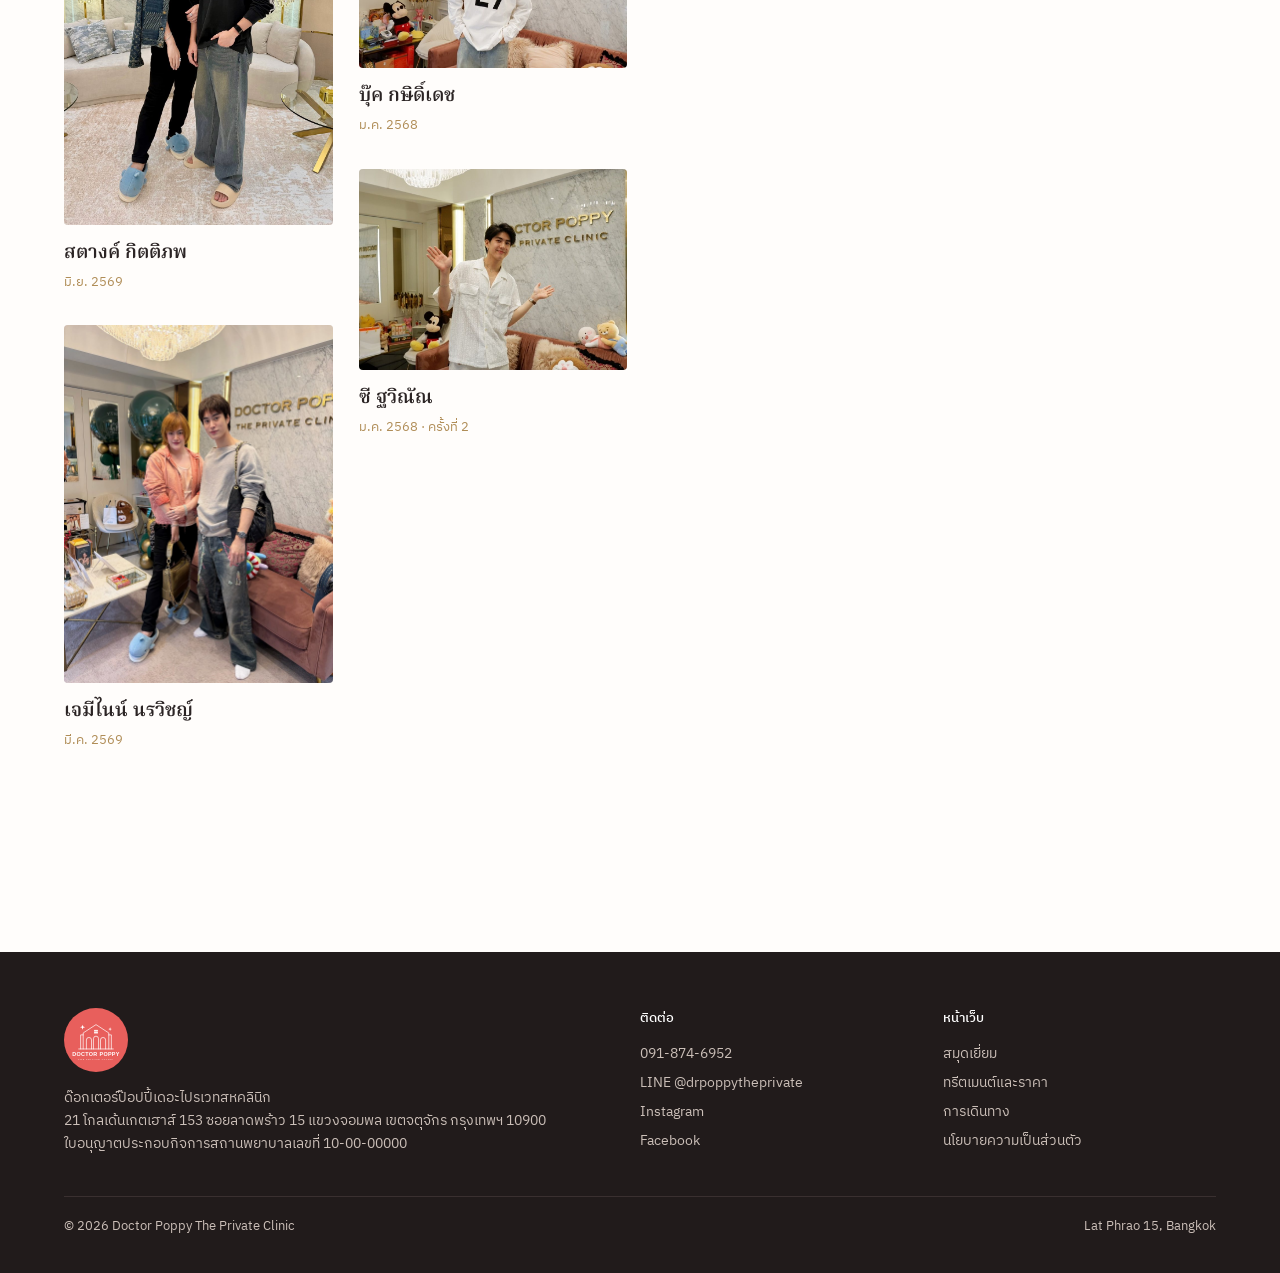
==== commit 5ce3f79a: "Phone hero: photo band opens only between the words, words fill the width; book icon menu button on " ====
--- a/guestbook.html
+++ b/guestbook.html
@@ -10,10 +10,10 @@
 <meta property="og:description" content="คลินิกผิวพรรณและทันตกรรม ลาดพร้าว 15 นัดหมายล่วงหน้าทาง LINE">
 <meta property="og:image" content="assets/og.jpg">
 <meta name="theme-color" content="#E85F5C">
-<link rel="icon" href="assets/logo-mark.svg?v=20261126b" type="image/svg+xml">
+<link rel="icon" href="assets/logo-mark.svg?v=20261126e" type="image/svg+xml">
 <link rel="preload" href="fonts/cinzel-latin-700-normal.woff2" as="font" type="font/woff2" crossorigin>
 <script>document.documentElement.classList.add("js")</script>
-<link rel="stylesheet" href="css/site.css?v=20261126b">
+<link rel="stylesheet" href="css/site.css?v=20261126e">
 <script type="application/ld+json">
 {"@context":"https://schema.org","@type":"MedicalClinic","name":"Doctor Poppy The Private Clinic","alternateName":"ด๊อกเตอร์ป๊อปปี้เดอะไปรเวทสหคลินิก","telephone":"+66918746952","address":{"@type":"PostalAddress","streetAddress":"21 Golden Gate House, 153 Lat Phrao 15 Alley","addressLocality":"Chatuchak","addressRegion":"Bangkok","postalCode":"10900","addressCountry":"TH"},"medicalSpecialty":["Dermatology","Dentistry"],"sameAs":["https://www.instagram.com/doctorpoppytheprivate/","https://www.facebook.com/doctorpoppytheprivate/"],"openingHoursSpecification":[{"@type":"OpeningHoursSpecification","dayOfWeek":["Tuesday","Wednesday","Thursday","Friday"],"opens":"10:00","closes":"19:00"},{"@type":"OpeningHoursSpecification","dayOfWeek":"Saturday","opens":"09:00","closes":"13:00"}]}
 </script>
@@ -21,7 +21,7 @@
 <body>
 
 <header class="top" id="top">
-  <a class="brand" href="./"><img src="assets/logo-mark.svg?v=20261126b" alt="" width="42" height="42"><span>DOCTOR POPPY<small>THE PRIVATE CLINIC</small></span></a>
+  <a class="brand" href="./"><img src="assets/logo-mark.svg?v=20261126e" alt="" width="42" height="42"><span>DOCTOR POPPY<small>THE PRIVATE CLINIC</small></span></a>
   <div class="lang" role="group" aria-label="Language"><button data-lang="th" aria-pressed="true">TH</button><span aria-hidden="true">/</span><button data-lang="en" aria-pressed="false">EN</button></div>
   <a class="btn-line" href="https://lin.ee/mCqmXqk" target="_blank" rel="noopener"><svg viewBox="0 0 24 24" fill="currentColor" aria-hidden="true"><path d="M12 3C6.5 3 2 6.6 2 11c0 3.9 3.6 7.2 8.4 7.9.3.1.8.2.9.5.1.3.1.7 0 1l-.1.9c0 .3-.2 1 .9.5s6-3.5 8.2-6C21.4 14.2 22 12.7 22 11c0-4.4-4.5-8-10-8Z"/></svg><span data-i18n="line">จองทาง LINE</span></a>
   <button class="menu-btn" aria-expanded="false" aria-controls="sheet"><span class="bars" aria-hidden="true"></span><span class="mini-book" aria-hidden="true"><i></i></span><span class="mb-l" data-i18n="menu">เมนู</span><span class="mb-c" data-i18n="close">ปิด</span></button>
@@ -75,7 +75,7 @@
 <footer>
   <div class="cols">
     <div>
-      <img src="assets/logo.svg?v=20261126b" alt="Doctor Poppy The Private Clinic" width="64" height="64">
+      <img src="assets/logo.svg?v=20261126e" alt="Doctor Poppy The Private Clinic" width="64" height="64">
       <p data-i18n="ft.name">ด๊อกเตอร์ป๊อปปี้เดอะไปรเวทสหคลินิก</p>
       <p data-i18n="vi.addr.v"></p>
       <p data-i18n="ft.licence"></p>
@@ -100,9 +100,9 @@
 
 <a class="btn-line float-line" href="https://lin.ee/mCqmXqk" target="_blank" rel="noopener"><span data-i18n="line">จองทาง LINE</span></a>
 
-<script src="js/i18n.js?v=20261126b"></script>
-<script src="data/guests.js?v=20261126b"></script>
-<script src="data/treatments.js?v=20261126b"></script>
-<script src="js/site.js?v=20261126b"></script>
+<script src="js/i18n.js?v=20261126e"></script>
+<script src="data/guests.js?v=20261126e"></script>
+<script src="data/treatments.js?v=20261126e"></script>
+<script src="js/site.js?v=20261126e"></script>
 </body>
 </html>
--- a/css/site.css
+++ b/css/site.css
@@ -657,3 +657,14 @@
   .toc-pv figcaption{font-size:calc(var(--bh) * .03)}
   .toc-foot p{font-size:calc(var(--bh) * .022)}
 }
+
+/* phone hero: the words fill the width */
+@media (max-width:760px){.word{font-size:min(19vw,13vh)}}
+/* phones and tablets: the menu button is the same small book */
+.menu-btn .mini-book{position:relative;width:22px;height:28px;perspective:80px}
+.mini-book::before{content:"";position:absolute;inset:1px 0 1px 2px;border-radius:0 2px 2px 0;background:repeating-linear-gradient(0deg,#e6dccd 0 1px,#fbf8f2 1px 2.5px);box-shadow:inset 0 0 0 1px #dccfbd}
+.mini-book i{position:absolute;inset:0 1px 0 0;border-radius:1px 3px 3px 1px;transform-origin:left center;transition:transform .45s cubic-bezier(.3,.7,.2,1);
+  background:linear-gradient(90deg,#8f3438 0 2px,transparent 2px),linear-gradient(#e2c68c,#e2c68c) 6px 7px/9px 1.5px no-repeat,linear-gradient(#e2c68c,#e2c68c) 6px 10px/6px 1.5px no-repeat,#c4504f}
+.menu-btn[aria-expanded=true] .mini-book i{transform:rotateY(-150deg)}
+@media (max-width:980px){.menu-btn .bars{display:none}.menu-btn .mini-book{display:block}}
+@media (max-width:980px){.sheet-nav{flex:1;display:flex;flex-direction:column;justify-content:space-evenly}}
